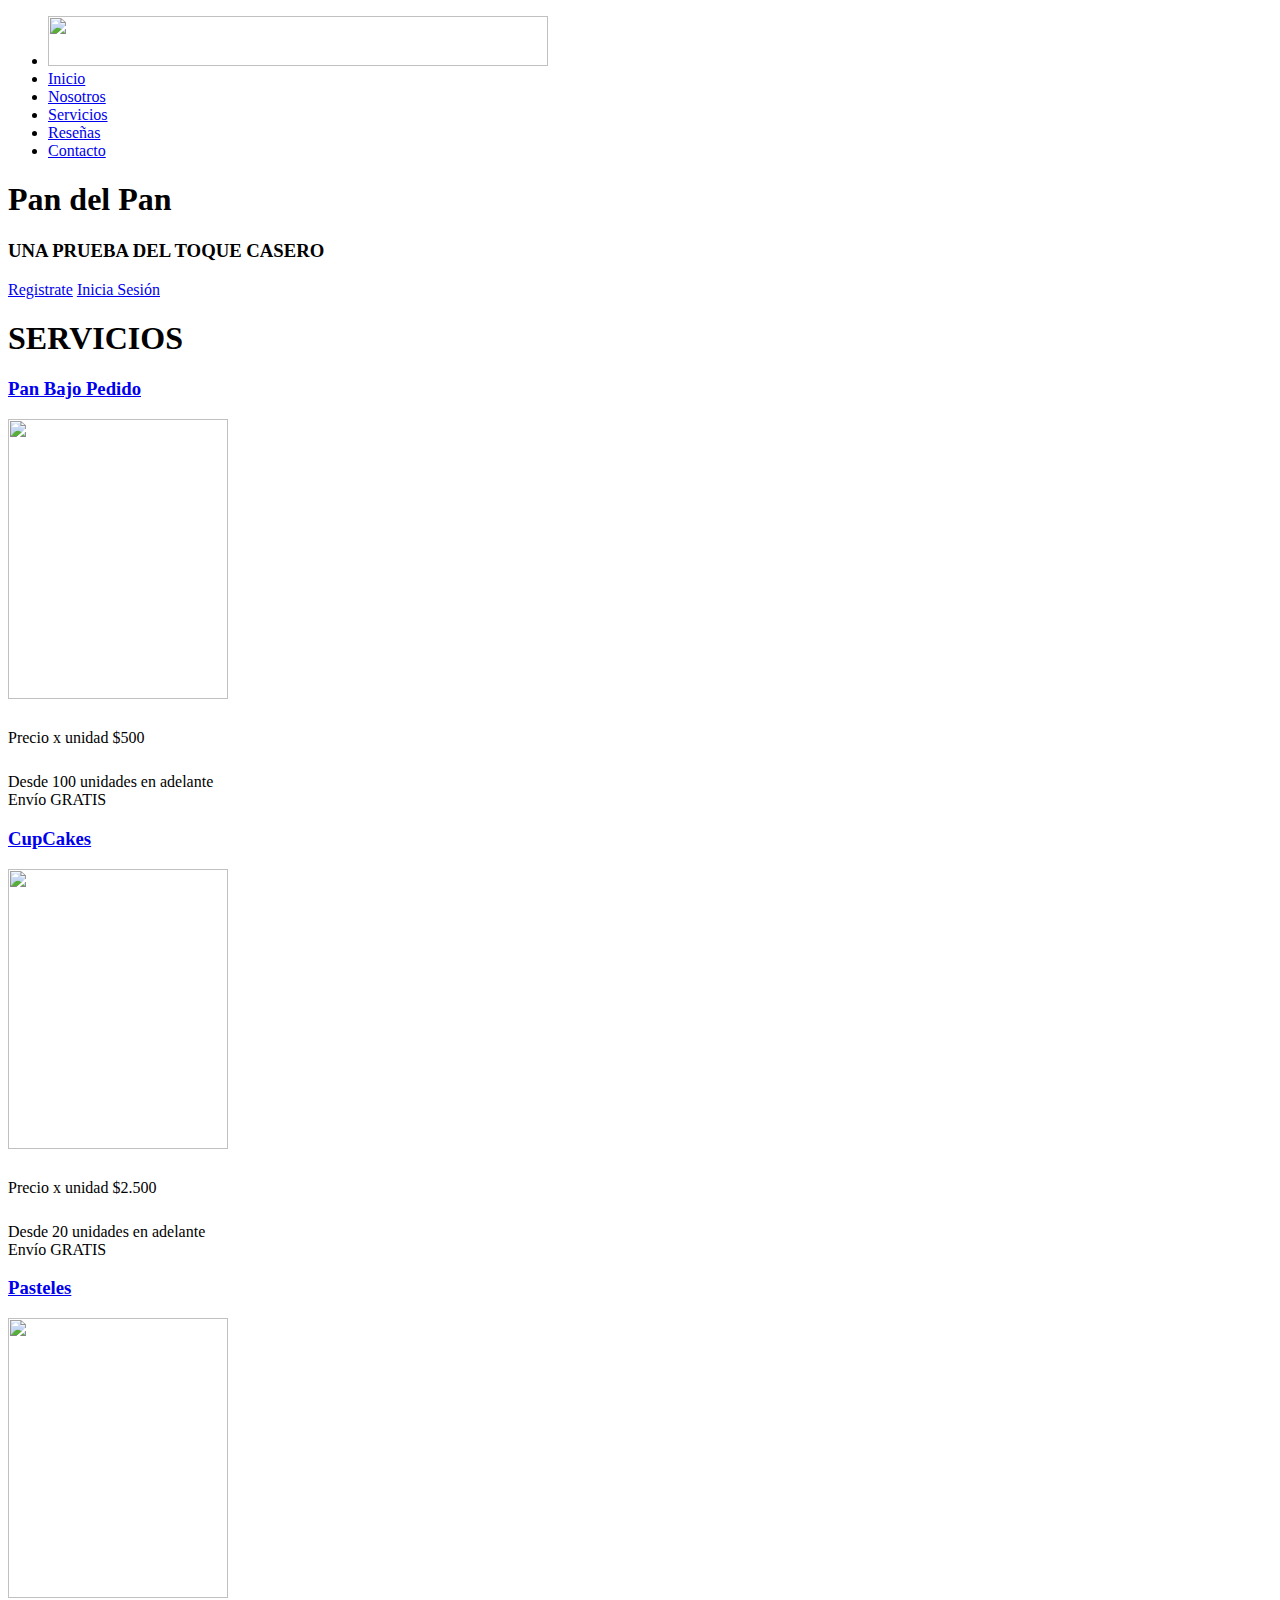
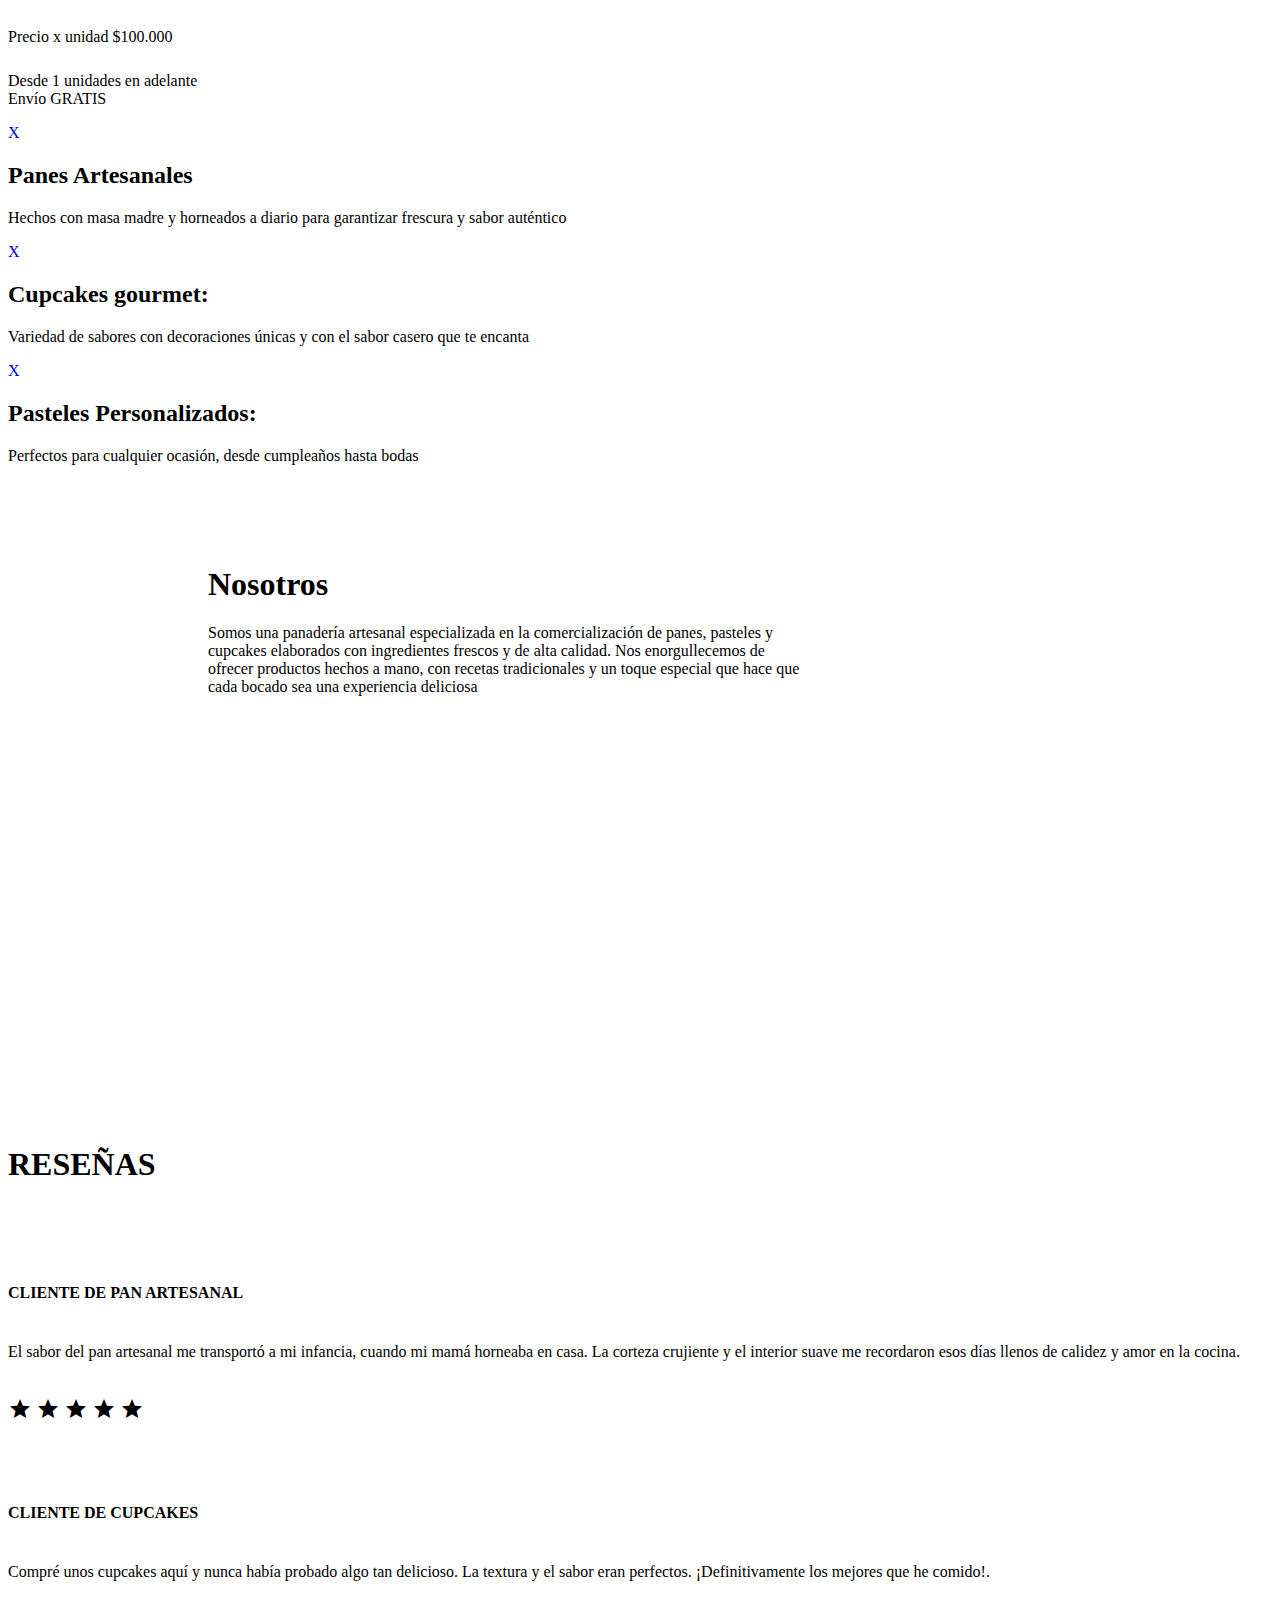
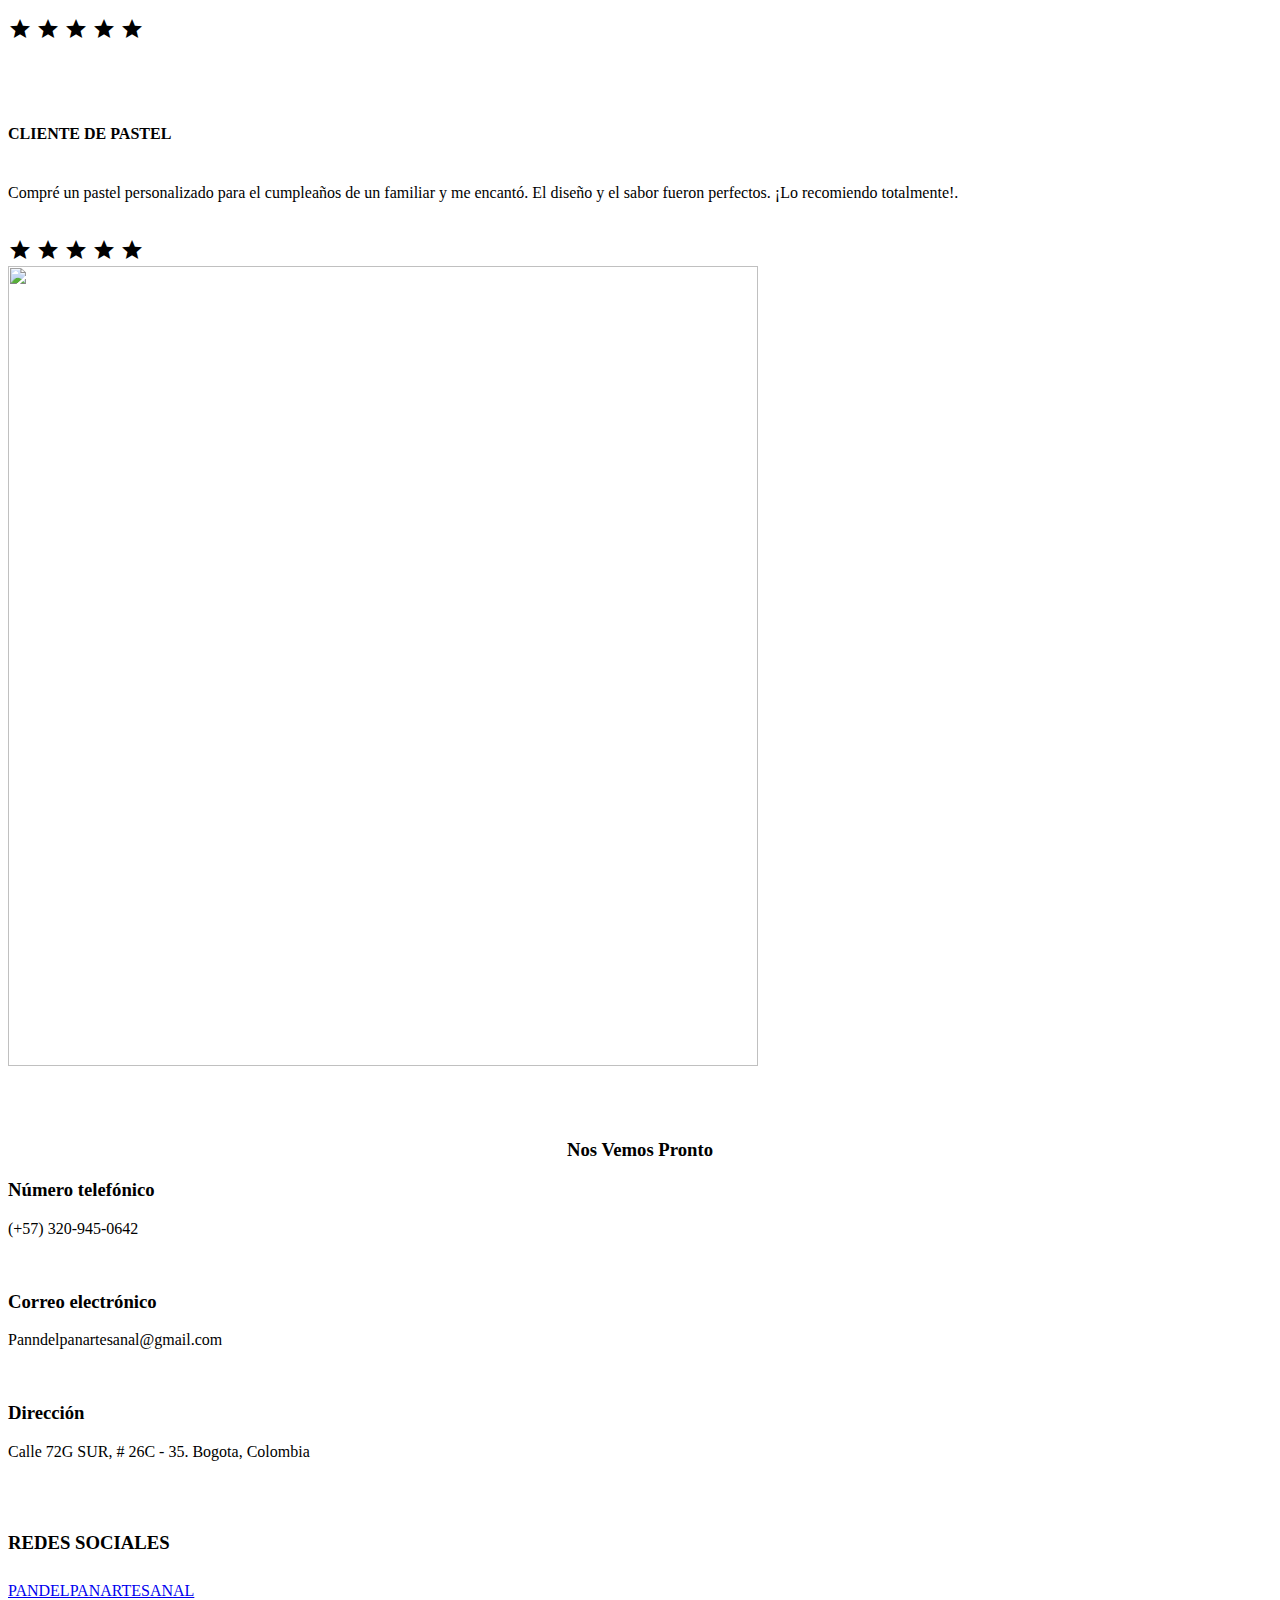
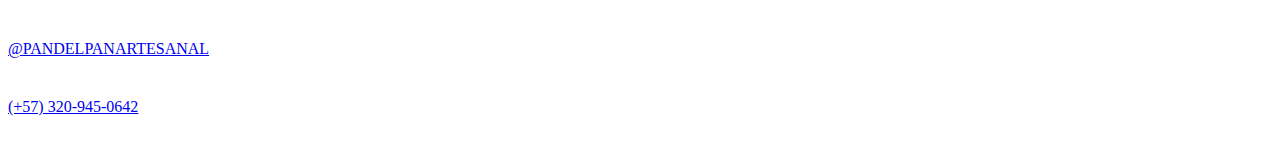
==== index.html @ b60b4870 "pagina registro de usuarios" ====
<!DOCTYPE html>
<html lang="es">

<head>

  <link href="https://fonts.googleapis.com/icon?family=Material+Icons" rel="stylesheet">
  <link rel="preconnect" href="https://fonts.googleapis.com">
  <link rel="preconnect" href="https://fonts.gstatic.com" crossorigin>
  <link href="https://fonts.googleapis.com/css2?family=Cedarville+Cursive&family=Satisfy&display=swap" rel="stylesheet">
  <link rel="stylesheet"
    href="C:\Users\santi\OneDrive\Desktop\proyectofinaljovenescreativos\Pandelpan-project\css\styleindex.css">
  <meta charset="UTF-8">
  <meta name="viewport" content="width=device-width, initial-scale=1.0">
  <title>PanDelPan</title>
</head>

<body>

  <nav>
    <ul>
      <li> <img src="C:\Users\santi\OneDrive\Desktop\proyectofinaljovenescreativos\Pandelpan-project\img\logo.png"
          style="padding-right: 380px;height: 50px;width: 500px;"></li>
      <li><a class="anav" href="#inicio">Inicio</a></li>
      <li><a class="anav" href="#nosotros">Nosotros</a></li>
      <li><a class="anav" href="#servicios">Servicios</a></li>
      <li><a class="anav" href="#resenas">Reseñas</a></li>
      <li><a class="anav" href="#contacto">Contacto</a></li>
    </ul>
  </nav>

  <div id="inicio" class="banner">
    <div class="banner-content">
      <h1 class="satisfy-regular">Pan del Pan</h1>
      <h3>UNA PRUEBA DEL TOQUE CASERO</h3>
      <a href="file:///C:/Users/santi/OneDrive/Desktop/proyectofinaljovenescreativos/Pandelpan-project/registro.html"
        class="btn">Registrate</a>
      <a href="C:\Users\santi\OneDrive\Desktop\proyectofinaljovenescreativos\Pandelpan-project\Iniciosesion.html"
        class="btn">Inicia Sesión</a>
    </div>
  </div>
  <div class="row">
    <h1 id="servicios">SERVICIOS</h1>
    <div class="column">
      <div class="card">
        <a href="#IrVentanaFlotante1">
          <h3>Pan Bajo Pedido</h3>
        </a>
        <img src="C:\Users\santi\OneDrive\Desktop\proyectofinaljovenescreativos\Pandelpan-project\img\panbajopedido.jpg"
          style="width:220px;height:280px;">


        <p style=" padding-top: 10px; padding-bottom: 10px;">Precio x unidad $500</p>

        <p>Desde 100 unidades en adelante <br>Envío GRATIS</p>
      </div>
    </div>

    <div class="column">
      <div class="card">
        <a href="#IrVentanaFlotante2">
          <h3>CupCakes</h3>
        </a>
        <img src="C:\Users\santi\OneDrive\Desktop\proyectofinaljovenescreativos\Pandelpan-project\img\imgcupcakes.jpg"
          style="width:220px;height:280px;">

        <p style=" padding-top: 10px; padding-bottom: 10px;">Precio x unidad $2.500</p>

        <p>Desde 20 unidades en adelante <br>Envío GRATIS</p>
      </div>
    </div>

    <div class="column">
      <div class="card">
        <a href="#IrVentanaFlotante3">
          <h3>Pasteles</h3>
        </a>
        <img src="C:\Users\santi\OneDrive\Desktop\proyectofinaljovenescreativos\Pandelpan-project\img\imgpasteles.jpg"
          style="width:220px;height:280px;">

        <p style=" padding-top: 10px; padding-bottom: 10px;">Precio x unidad $100.000</p>

        <p>Desde 1 unidades en adelante <br>Envío GRATIS</p>
      </div>
    </div>

  </div>
  <div id="IrVentanaFlotante1" class="modal">
    <div class="ventana">
      <a href="#servicios" style='text-decoration:none;'>
        X
      </a>
      <h2>Panes Artesanales</h2>
      <p> Hechos con masa madre y horneados a diario para garantizar frescura y sabor auténtico</p>
    </div>
  </div>

  <div id="IrVentanaFlotante2" class="modal">
    <div class="ventana">
      <a href="#servicios" style='text-decoration:none;'>
        X
      </a>
      <h2>Cupcakes gourmet: </h2>
      <p> Variedad de sabores con decoraciones únicas y con el sabor casero que te encanta</p>
    </div>
  </div>

  <div id="IrVentanaFlotante3" class="modal">
    <div class="ventana">
      <a href="#servicios" style='text-decoration:none;'>
        X
      </a>
      <h2>Pasteles Personalizados:</h2>
      <p> Perfectos para cualquier ocasión, desde cumpleaños hasta bodas</p>
    </div>
  </div>

  <div class="banner-nosotros">
    <div class="banner-content">
      <h1 class="satisfy-regular" style="padding-left: 200px;padding-top: 80px;" id="nosotros">Nosotros</h1>
      <p style="padding-left: 200px;height: 100px;width: 600px;padding-bottom: 400px;">Somos una panadería artesanal
        especializada en la comercialización de panes, pasteles y cupcakes elaborados con ingredientes frescos y de alta
        calidad. Nos enorgullecemos de ofrecer productos hechos a mano, con recetas tradicionales y un toque especial
        que hace que cada bocado sea una experiencia deliciosa</p>

    </div>
  </div>

  <div class="row-resenas">
    <h1 id="resenas">RESEÑAS</h1>
    <div class="column-resenas">
      <div class="card-resena">
        <img src="C:\Users\santi\OneDrive\Desktop\proyectofinaljovenescreativos\Pandelpan-project\img\comillas.png"
          alt="">
        <h4 style="padding-bottom: 20px;padding-top: 40px;">CLIENTE DE PAN ARTESANAL</h4>
        <p style=" padding-right: 30px; padding-bottom: 20px ">El sabor del pan artesanal me transportó a mi infancia,
          cuando mi mamá horneaba en casa. La corteza crujiente
          y el interior suave me recordaron esos días llenos de calidez y amor en la cocina.</p>
        <div class="rating">
          <i class="material-icons">star</i>
          <i class="material-icons">star</i>
          <i class="material-icons">star</i>
          <i class="material-icons">star</i>
          <i class="material-icons">star</i>
        </div>
      </div>
    </div>

    <div class="column-resenas">
      <div class="card-resena">
        <img src="C:\Users\santi\OneDrive\Desktop\proyectofinaljovenescreativos\Pandelpan-project\img\comillas.png"
          alt="">
        <h4 style="padding-bottom: 20px;padding-top: 40px;">CLIENTE DE CUPCAKES</h4>
        <p style=" padding-right: 30px; padding-bottom: 20px ">Compré unos cupcakes aquí y nunca había probado algo tan
          delicioso. La textura y el sabor eran perfectos. ¡Definitivamente los mejores que he comido!.</p>
        <div class="rating">
          <i class="material-icons">star</i>
          <i class="material-icons">star</i>
          <i class="material-icons">star</i>
          <i class="material-icons">star</i>
          <i class="material-icons">star</i>
        </div>
      </div>
    </div>

    <div class="column-resenas">
      <div class="card-resena">
        <img src="C:\Users\santi\OneDrive\Desktop\proyectofinaljovenescreativos\Pandelpan-project\img\comillas.png"
          alt="">
        <h4 style="padding-bottom: 20px;padding-top: 40px;">CLIENTE DE PASTEL </h4>
        <p style=" padding-right: 30px; padding-bottom: 20px ">Compré un pastel personalizado para el cumpleaños de un
          familiar y me encantó. El diseño y el sabor fueron perfectos. ¡Lo recomiendo totalmente!.</p>
        <div class="rating">
          <i class="material-icons">star</i>
          <i class="material-icons">star</i>
          <i class="material-icons">star</i>
          <i class="material-icons">star</i>
          <i class="material-icons">star</i>
        </div>
      </div>
    </div>
  </div>
  <div class="row-contacto">
    <div class="column-contacto">
      <div class="card-contacto">
        <img
          src="C:\Users\santi\OneDrive\Desktop\proyectofinaljovenescreativos\Pandelpan-project\img\imgfinalyredessociales.jpg"
          style="width: 750px;height: 800px;">
      </div>
    </div>
    <div class="column-contacto">
      <div class="card-contacto1">
        <h3 id="contacto" style="text-align: center;padding-top: 50px;" class="satisfy-regular">Nos Vemos Pronto</h3>
        <H3>Número telefónico</H3>
        <p>(+57) 320-945-0642</p><br>
        <H3>Correo electrónico</H3>
        <p>Panndelpanartesanal@gmail.com</p><br>
        <H3>Dirección</H3>
        <p>Calle 72G SUR, # 26C - 35. Bogota, Colombia</p> <br> <br>
        <H3>REDES SOCIALES</H3>
        <div style="display: flex;align-items: center;padding-bottom: 30px;padding-top: 10px;">
          <img
            src="C:\Users\santi\OneDrive\Desktop\proyectofinaljovenescreativos\Pandelpan-project\imgRedes\facebookicon.png"
            alt="">
          <a href="https://www.facebook.com">PANDELPANARTESANAL</a></img>
        </div>
        <div style="display: flex;align-items: center;padding-bottom: 30px;padding-top: 10px;">
          <img
            src="C:\Users\santi\OneDrive\Desktop\proyectofinaljovenescreativos\Pandelpan-project\imgRedes\instagramicon.png"
            alt="">
          <a href="https://www.instagram.com">@PANDELPANARTESANAL</a></img>
        </div>
        <div style="display: flex;align-items: center;padding-bottom: 30px;padding-top: 10px;">
          <img
            src="C:\Users\santi\OneDrive\Desktop\proyectofinaljovenescreativos\Pandelpan-project\imgRedes\whatsappicon.png"
            alt="">
          <a href="https://web.whatsapp.com">(+57) 320-945-0642 </a></img>
        </div>
      </div>
    </div>
  </div>
</body>
</html>
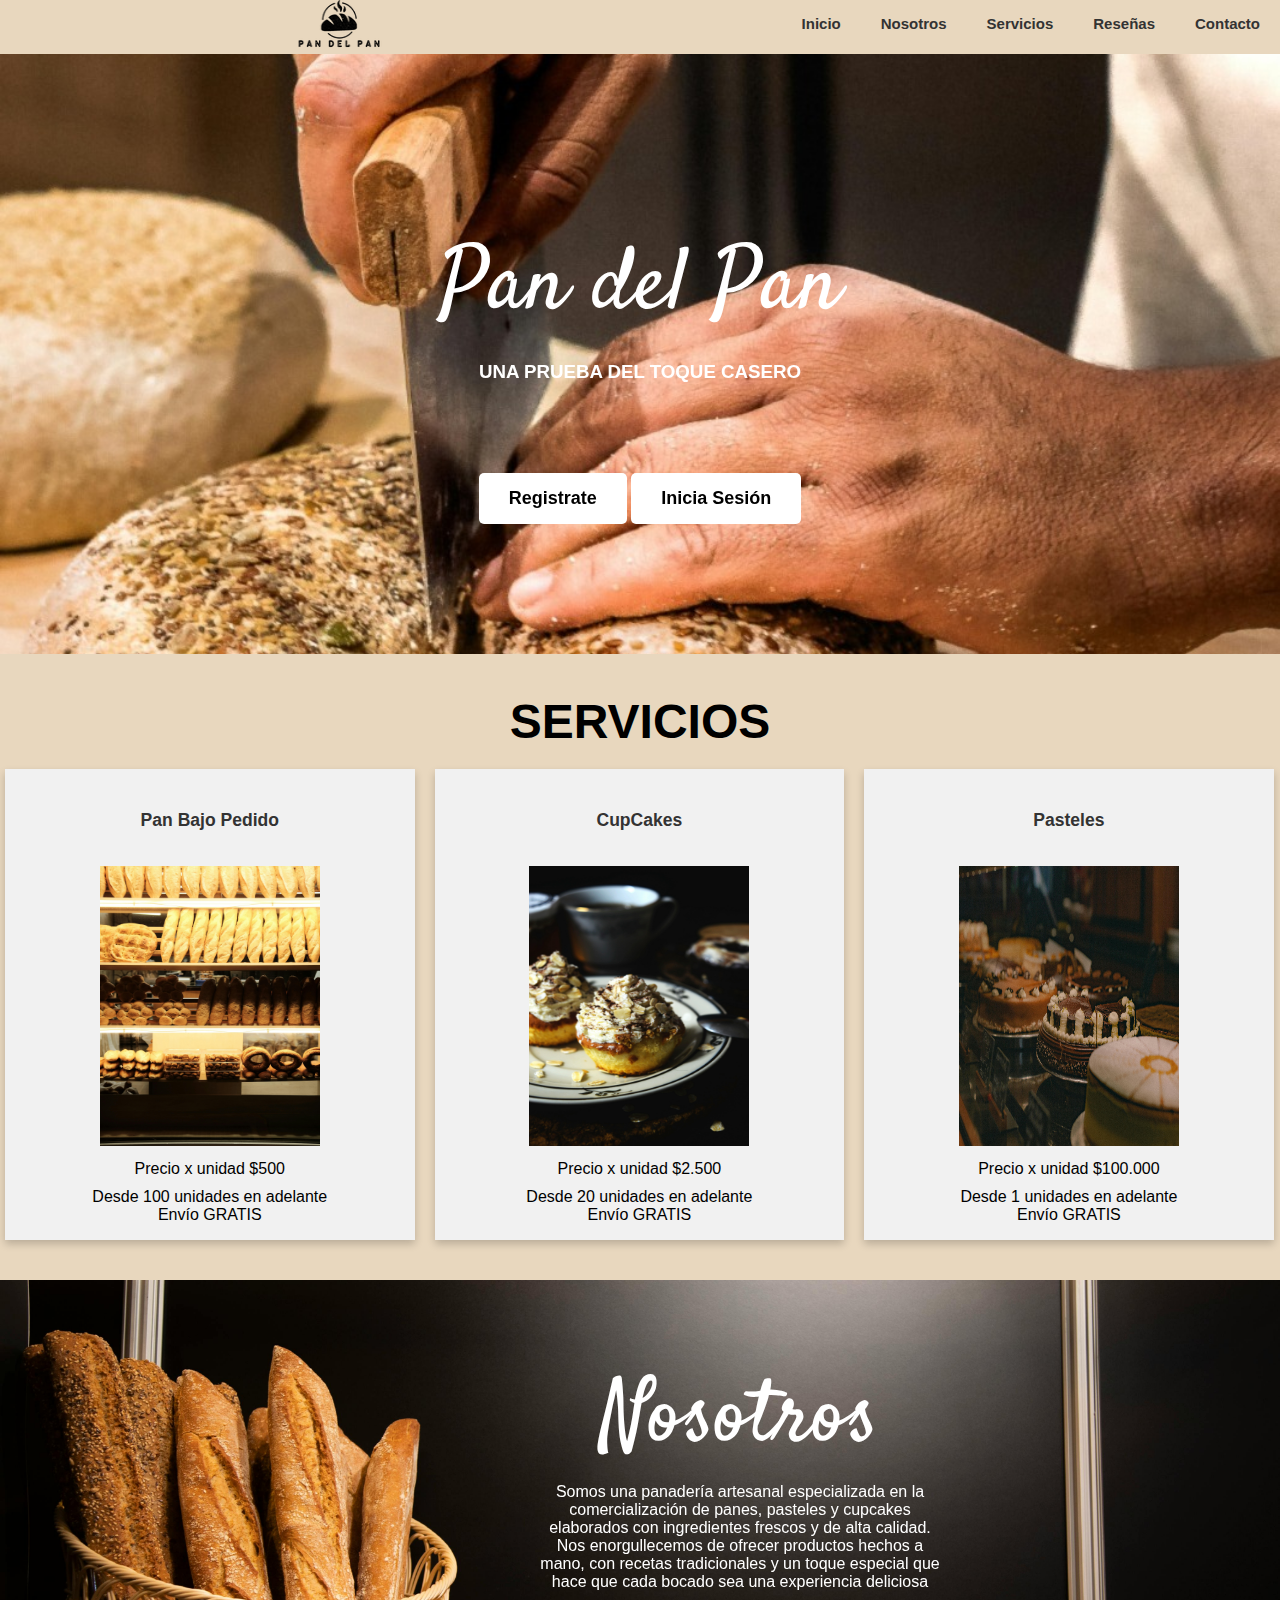
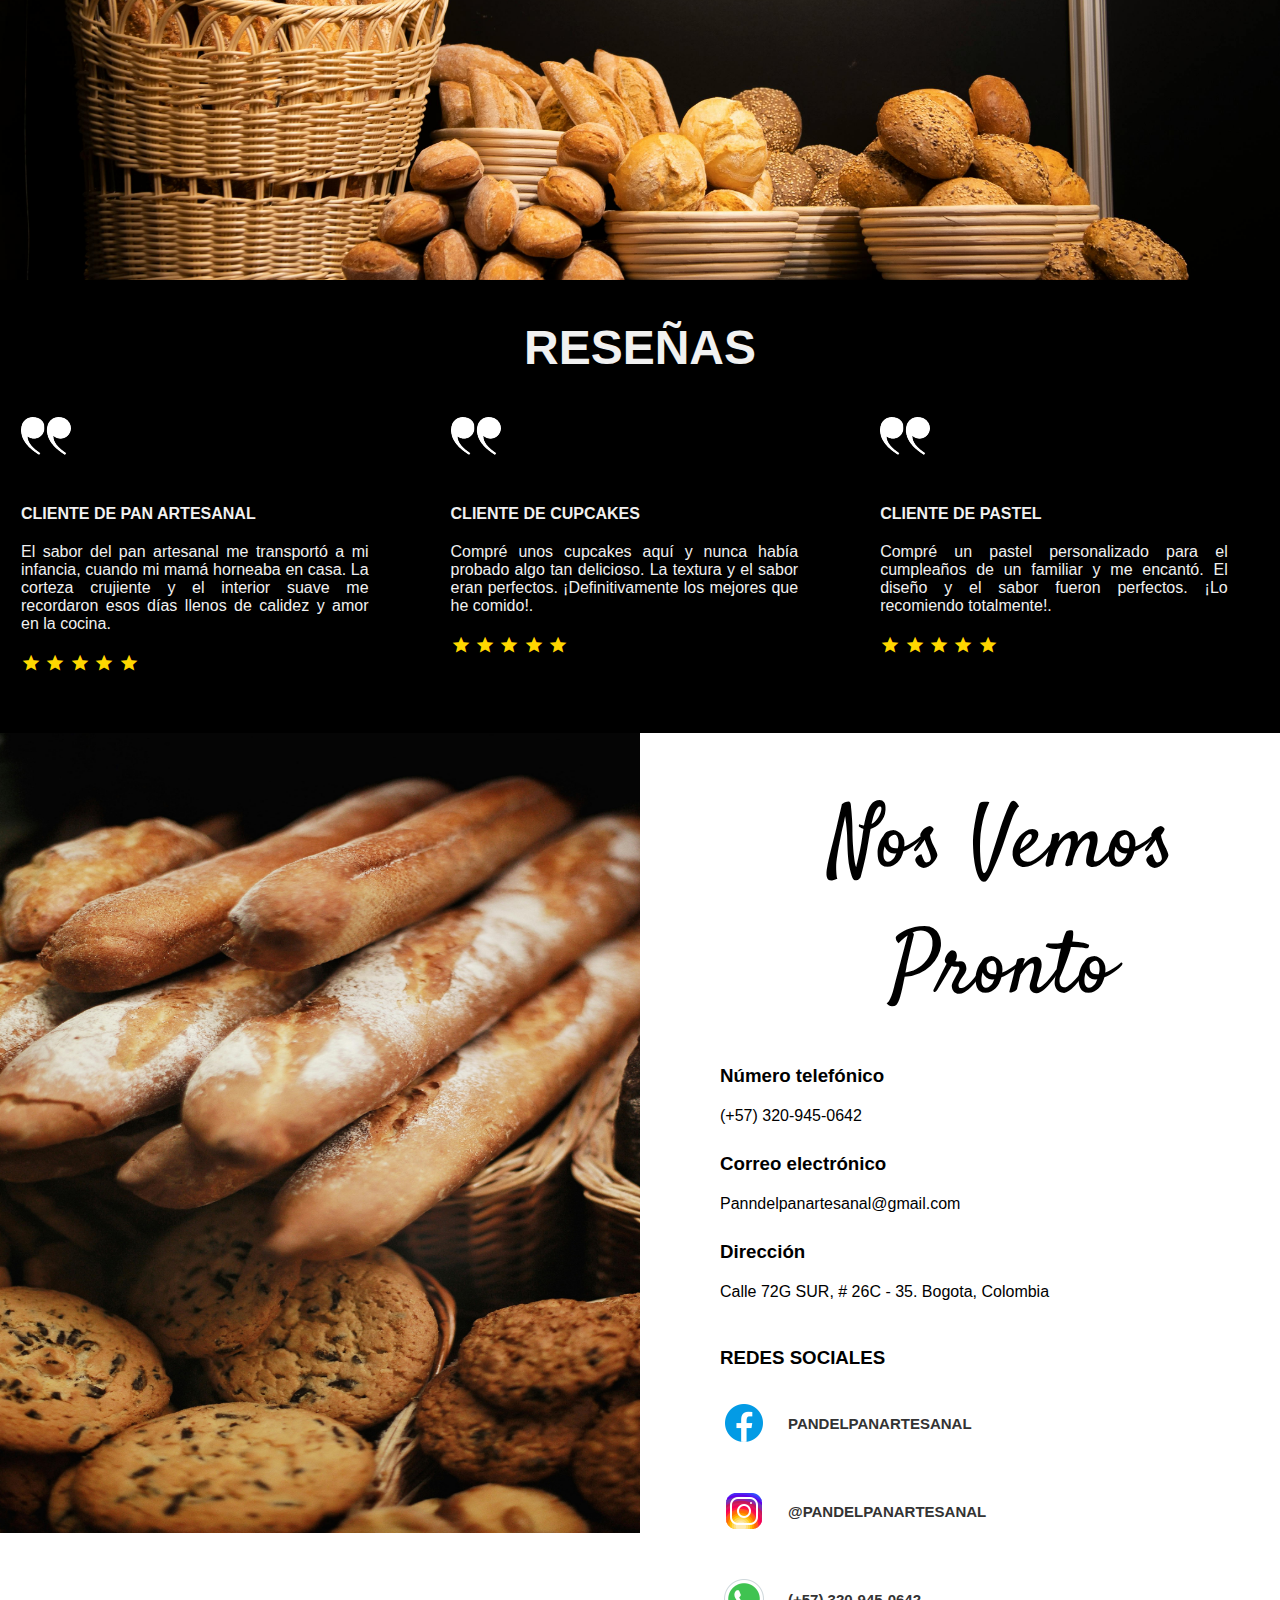
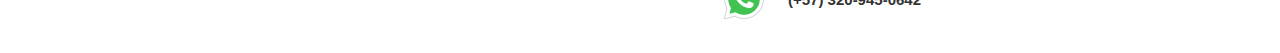
==== commit ef505c43: "ajuste de URL en todos los archivos" ====
--- a/index.html
+++ b/index.html
@@ -7,8 +7,7 @@
   <link rel="preconnect" href="https://fonts.googleapis.com">
   <link rel="preconnect" href="https://fonts.gstatic.com" crossorigin>
   <link href="https://fonts.googleapis.com/css2?family=Cedarville+Cursive&family=Satisfy&display=swap" rel="stylesheet">
-  <link rel="stylesheet"
-    href="C:\Users\santi\OneDrive\Desktop\proyectofinaljovenescreativos\Pandelpan-project\css\styleindex.css">
+  <link rel="stylesheet" href="./css/styleindex.css">
   <meta charset="UTF-8">
   <meta name="viewport" content="width=device-width, initial-scale=1.0">
   <title>PanDelPan</title>
@@ -18,7 +17,7 @@
 
   <nav>
     <ul>
-      <li> <img src="C:\Users\santi\OneDrive\Desktop\proyectofinaljovenescreativos\Pandelpan-project\img\logo.png"
+      <li> <img src="./img/logo.png"
           style="padding-right: 380px;height: 50px;width: 500px;"></li>
       <li><a class="anav" href="#inicio">Inicio</a></li>
       <li><a class="anav" href="#nosotros">Nosotros</a></li>
@@ -32,9 +31,9 @@
     <div class="banner-content">
       <h1 class="satisfy-regular">Pan del Pan</h1>
       <h3>UNA PRUEBA DEL TOQUE CASERO</h3>
-      <a href="file:///C:/Users/santi/OneDrive/Desktop/proyectofinaljovenescreativos/Pandelpan-project/registro.html"
+      <a href="registro.html"
         class="btn">Registrate</a>
-      <a href="C:\Users\santi\OneDrive\Desktop\proyectofinaljovenescreativos\Pandelpan-project\Iniciosesion.html"
+      <a href="Iniciosesion.html"
         class="btn">Inicia Sesión</a>
     </div>
   </div>
@@ -45,7 +44,7 @@
         <a href="#IrVentanaFlotante1">
           <h3>Pan Bajo Pedido</h3>
         </a>
-        <img src="C:\Users\santi\OneDrive\Desktop\proyectofinaljovenescreativos\Pandelpan-project\img\panbajopedido.jpg"
+        <img src="./img/panbajopedido.jpg"
           style="width:220px;height:280px;">
 
 
@@ -60,7 +59,7 @@
         <a href="#IrVentanaFlotante2">
           <h3>CupCakes</h3>
         </a>
-        <img src="C:\Users\santi\OneDrive\Desktop\proyectofinaljovenescreativos\Pandelpan-project\img\imgcupcakes.jpg"
+        <img src="./img/imgcupcakes.jpg"
           style="width:220px;height:280px;">
 
         <p style=" padding-top: 10px; padding-bottom: 10px;">Precio x unidad $2.500</p>
@@ -74,7 +73,7 @@
         <a href="#IrVentanaFlotante3">
           <h3>Pasteles</h3>
         </a>
-        <img src="C:\Users\santi\OneDrive\Desktop\proyectofinaljovenescreativos\Pandelpan-project\img\imgpasteles.jpg"
+        <img src="./img/imgpasteles.jpg"
           style="width:220px;height:280px;">
 
         <p style=" padding-top: 10px; padding-bottom: 10px;">Precio x unidad $100.000</p>
@@ -129,8 +128,7 @@
     <h1 id="resenas">RESEÑAS</h1>
     <div class="column-resenas">
       <div class="card-resena">
-        <img src="C:\Users\santi\OneDrive\Desktop\proyectofinaljovenescreativos\Pandelpan-project\img\comillas.png"
-          alt="">
+        <img src="./img/comillas.png"alt="">
         <h4 style="padding-bottom: 20px;padding-top: 40px;">CLIENTE DE PAN ARTESANAL</h4>
         <p style=" padding-right: 30px; padding-bottom: 20px ">El sabor del pan artesanal me transportó a mi infancia,
           cuando mi mamá horneaba en casa. La corteza crujiente
@@ -147,8 +145,7 @@
 
     <div class="column-resenas">
       <div class="card-resena">
-        <img src="C:\Users\santi\OneDrive\Desktop\proyectofinaljovenescreativos\Pandelpan-project\img\comillas.png"
-          alt="">
+        <img src="./img/comillas.png"alt="">
         <h4 style="padding-bottom: 20px;padding-top: 40px;">CLIENTE DE CUPCAKES</h4>
         <p style=" padding-right: 30px; padding-bottom: 20px ">Compré unos cupcakes aquí y nunca había probado algo tan
           delicioso. La textura y el sabor eran perfectos. ¡Definitivamente los mejores que he comido!.</p>
@@ -164,8 +161,7 @@
 
     <div class="column-resenas">
       <div class="card-resena">
-        <img src="C:\Users\santi\OneDrive\Desktop\proyectofinaljovenescreativos\Pandelpan-project\img\comillas.png"
-          alt="">
+        <img src="./img/comillas.png" alt="">
         <h4 style="padding-bottom: 20px;padding-top: 40px;">CLIENTE DE PASTEL </h4>
         <p style=" padding-right: 30px; padding-bottom: 20px ">Compré un pastel personalizado para el cumpleaños de un
           familiar y me encantó. El diseño y el sabor fueron perfectos. ¡Lo recomiendo totalmente!.</p>
@@ -183,7 +179,7 @@
     <div class="column-contacto">
       <div class="card-contacto">
         <img
-          src="C:\Users\santi\OneDrive\Desktop\proyectofinaljovenescreativos\Pandelpan-project\img\imgfinalyredessociales.jpg"
+          src="./img/imgfinalyredessociales.jpg"
           style="width: 750px;height: 800px;">
       </div>
     </div>
@@ -199,19 +195,19 @@
         <H3>REDES SOCIALES</H3>
         <div style="display: flex;align-items: center;padding-bottom: 30px;padding-top: 10px;">
           <img
-            src="C:\Users\santi\OneDrive\Desktop\proyectofinaljovenescreativos\Pandelpan-project\imgRedes\facebookicon.png"
+            src="./imgRedes/facebookicon.png"
             alt="">
           <a href="https://www.facebook.com">PANDELPANARTESANAL</a></img>
         </div>
         <div style="display: flex;align-items: center;padding-bottom: 30px;padding-top: 10px;">
           <img
-            src="C:\Users\santi\OneDrive\Desktop\proyectofinaljovenescreativos\Pandelpan-project\imgRedes\instagramicon.png"
+            src="./imgRedes/instagramicon.png"
             alt="">
           <a href="https://www.instagram.com">@PANDELPANARTESANAL</a></img>
         </div>
         <div style="display: flex;align-items: center;padding-bottom: 30px;padding-top: 10px;">
           <img
-            src="C:\Users\santi\OneDrive\Desktop\proyectofinaljovenescreativos\Pandelpan-project\imgRedes\whatsappicon.png"
+            src="./imgRedes/whatsappicon.png"
             alt="">
           <a href="https://web.whatsapp.com">(+57) 320-945-0642 </a></img>
         </div>
--- a/css/styleindex.css
+++ b/css/styleindex.css
@@ -0,0 +1,304 @@
+* {
+    margin: 0;
+    padding: 0;
+    box-sizing: border-box;
+}
+
+body {
+    font-family: sans-serif;
+}
+
+.banner {
+    height: 600px;
+    background-image: url('../img/Imagenbanner.jpg');
+    background-size: cover;
+    background-position: center;
+    display: flex;
+    justify-content: center;
+    align-items: center;
+    color: white;
+    text-align: center;
+    position: relative;
+}
+
+.banner::before {
+    content: '';
+    position: absolute;
+    top: 0;
+    left: 0;
+    width: 100%;
+    height: 100%;
+    background: rgba(0, 0, 0, 0);
+    z-index: 1;
+}
+
+.banner-content {
+    z-index: 2;
+    position: relative;
+    down: 45px;
+
+}
+
+h1 {
+    font-size: 48px;
+    margin-bottom: 20px;
+    padding-top: 40px;
+    text-align: center;
+}
+
+h3 {
+    padding-top: 10px;
+    padding-bottom: 20px;
+}
+
+.btn {
+    display: inline-block;
+    padding: 15px 30px;
+    background-color: #ffffff;
+    color: rgb(0, 0, 0);
+    text-decoration: none;
+    font-size: 18px;
+    border-radius: 5px;
+    transition: background-color 0.3s ease;
+    margin-top: 70px;
+
+}
+
+.btn:hover {
+    background-color: #ffb650;
+}
+
+
+nav {
+    background-color: #e8d7be;
+    box-shadow: 0 2px 5px rgba(0, 0, 0, 0.1);
+}
+
+ul {
+    list-style-type: none;
+    padding: 0;
+    margin: 0;
+    display: flex;
+    justify-content: right;
+}
+
+li {
+    margin: 0 0px;
+}
+
+a {
+    text-decoration: none;
+    color: #333;
+    font-size: 15px;
+    font-weight: bold;
+    padding: 15px 20px;
+    display: block;
+    transition: color 0.3s ease;
+}
+
+.anav {
+    text-decoration: none;
+    color: #333;
+    font-size: 15px;
+    font-weight: bold;
+    padding: 15px 20px;
+    display: block;
+    transition: color 0.3s ease;
+}
+
+.anav:hover {
+    color: #6d4820;
+}
+
+
+a:hover {
+    color: #6d4820;
+}
+
+.satisfy-regular {
+    font-family: "Satisfy", cursive;
+    font-weight: 400;
+    font-style: normal;
+    font-size: 88px;
+    margin-bottom: 0px;
+}
+
+/*css de las targetas */
+.column {
+    float: left;
+    width: 33.3%;
+    padding: 0 10px;
+}
+
+
+.row {
+    margin: 0 -5px;
+    padding-bottom: 40px;
+    background-color: #e8d7be;
+}
+
+
+.row:after {
+    content: "";
+    display: table;
+    clear: both;
+}
+
+
+@media screen and (max-width: 600px) {
+    .column {
+        width: 100%;
+        display: block;
+        margin-bottom: 20px;
+    }
+}
+
+
+.card {
+    box-shadow: 0 4px 8px 0 rgba(0, 0, 0, 0.2);
+    padding: 16px;
+    text-align: center;
+    background-color: #f1f1f1;
+}
+
+/*css de la alerta*/
+
+.ventana {
+    background-color: rgb(226, 140, 47);
+    width: 300px;
+    padding: 10px 20px;
+    margin: 40% auto;
+    position: relative;
+}
+
+.modal {
+    background-color: rgba(0, 0, 0, 0);
+    position: fixed;
+    top: -250px;
+    right: 0;
+    bottom: 0;
+    left: 0;
+    opacity: 0;
+    pointer-events: none;
+    transition: all 1s;
+}
+
+#IrVentanaFlotante1:target {
+    opacity: 1;
+    pointer-events: auto;
+
+}
+
+#IrVentanaFlotante2:target {
+    opacity: 1;
+    pointer-events: auto;
+}
+
+#IrVentanaFlotante3:target {
+    opacity: 1;
+    pointer-events: auto;
+}
+
+/*css de seccion nosotros*/
+
+.banner-nosotros {
+    height: 600px;
+    background-image: url('../img/imgcompletanosotros.jpg');
+    background-size: cover;
+    background-position: center;
+    display: flex;
+    justify-content: center;
+    align-items: center;
+    color: white;
+    text-align: center;
+    position: relative;
+}
+
+/*CSS DEL COLOR DE LAS ESTRELLAS*/
+.rating i {
+    font-size: 20px;
+    color: gold;
+}
+
+/*css tarjeta reseñas*/
+
+.card-resena {
+    padding: 16px;
+    text-align: justify;
+    color: #f1f1f1;
+    background-color: #000000;
+}
+
+.row-resenas {
+    margin: 0 -5px;
+    padding-bottom: 40px;
+    color: #f1f1f1;
+    background-color: #000000;
+}
+
+.column-resenas {
+    float: left;
+    width: 33.3%;
+    padding: 0 10px;
+    background-color: #000000;
+}
+
+.row-resenas:after {
+    content: "";
+    display: table;
+    clear: both;
+}
+
+
+@media screen and (max-width: 400px) {
+    .column-resenas {
+        width: 100%;
+        display: block;
+        margin-bottom: 20px;
+    }
+}
+
+/*css de contactanos*/
+
+.card-contacto {
+    text-align: justify;
+    color: #000000;
+
+
+}
+
+.row-contacto {
+    margin: 0 -5px;
+    color: #f1f1f1;
+    background-color: #ffffff;
+}
+
+.row-contacto:after {
+    content: "";
+    display: table;
+    clear: both;
+}
+
+.column-contacto {
+    float: left;
+    width: 50%;
+    padding-left: 0px;
+    background-color: #ffffff;
+}
+
+
+@media screen and (max-width: 400px) {
+    .column-contacto {
+        width: 100%;
+        display: block;
+        margin-bottom: 10px;
+
+    }
+}
+
+.card-contacto1 {
+    text-align: justify;
+    color: #000000;
+    padding-left: 80px;
+
+}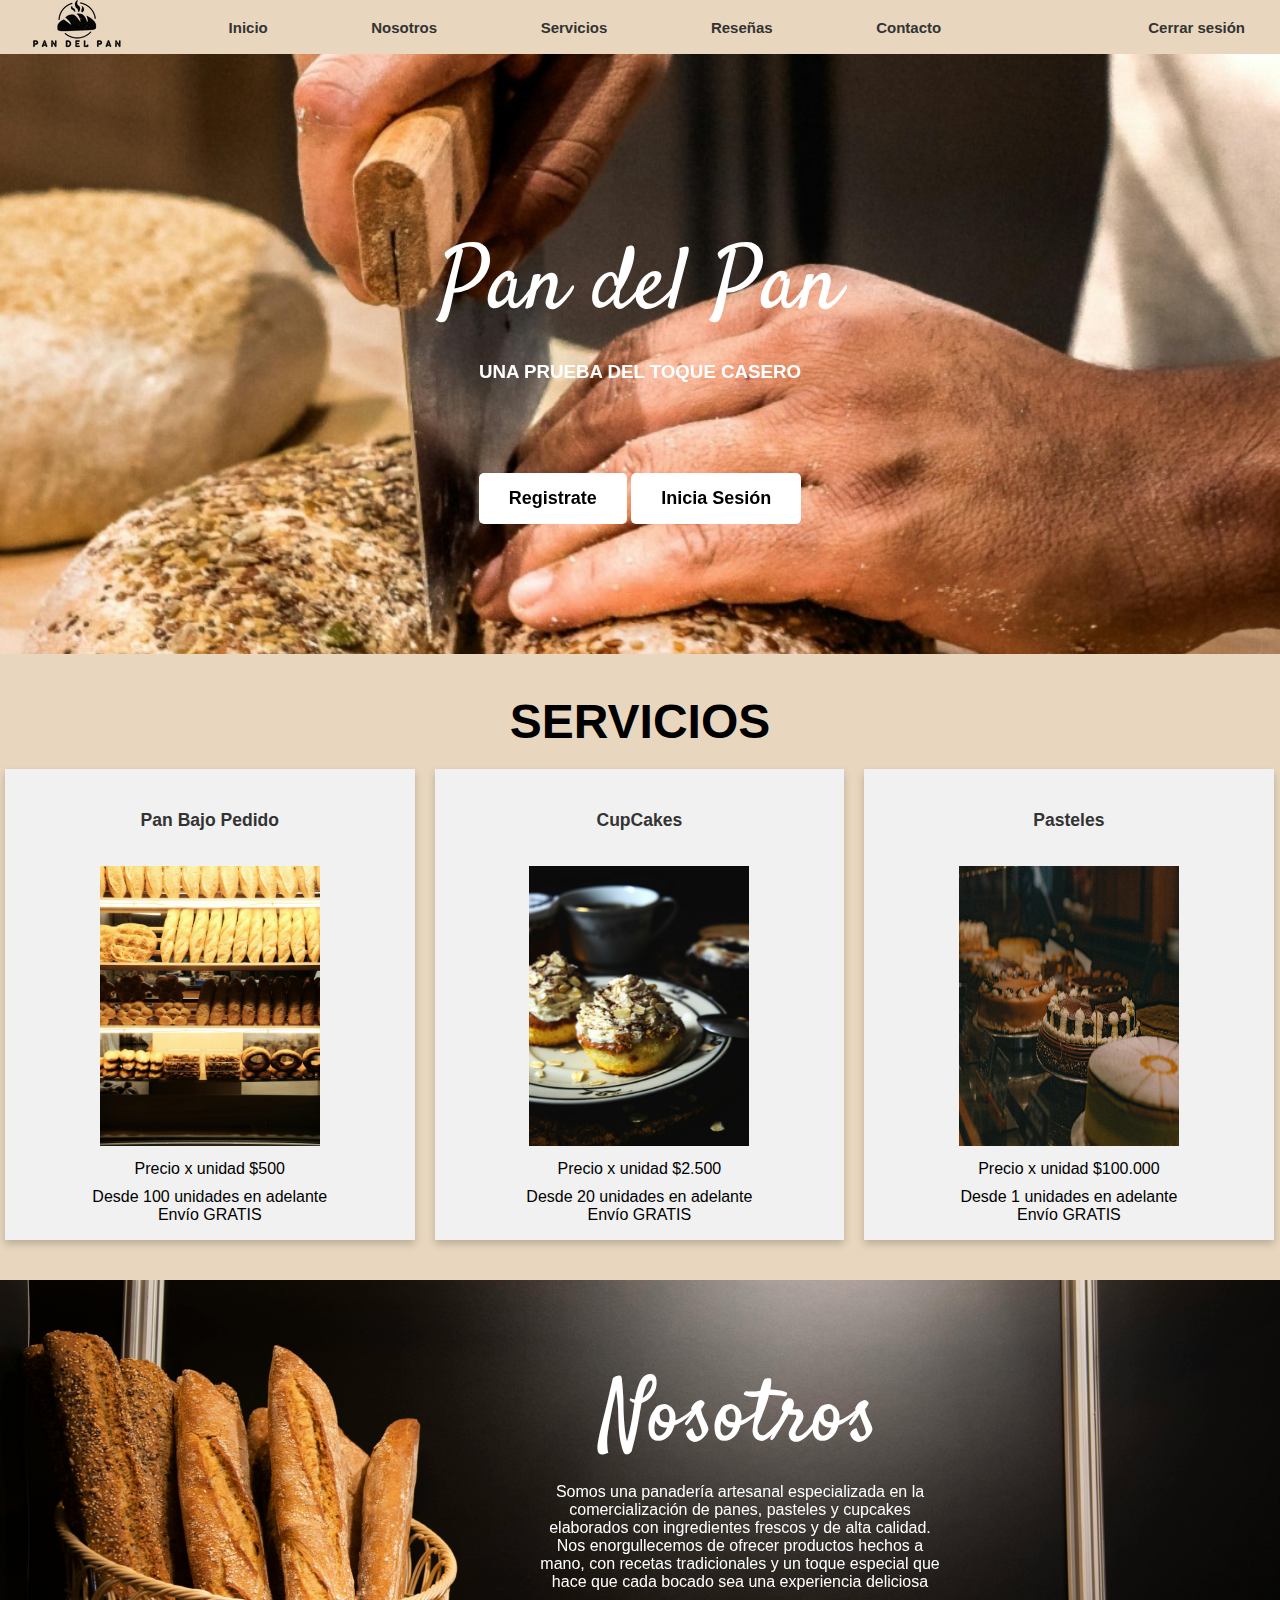
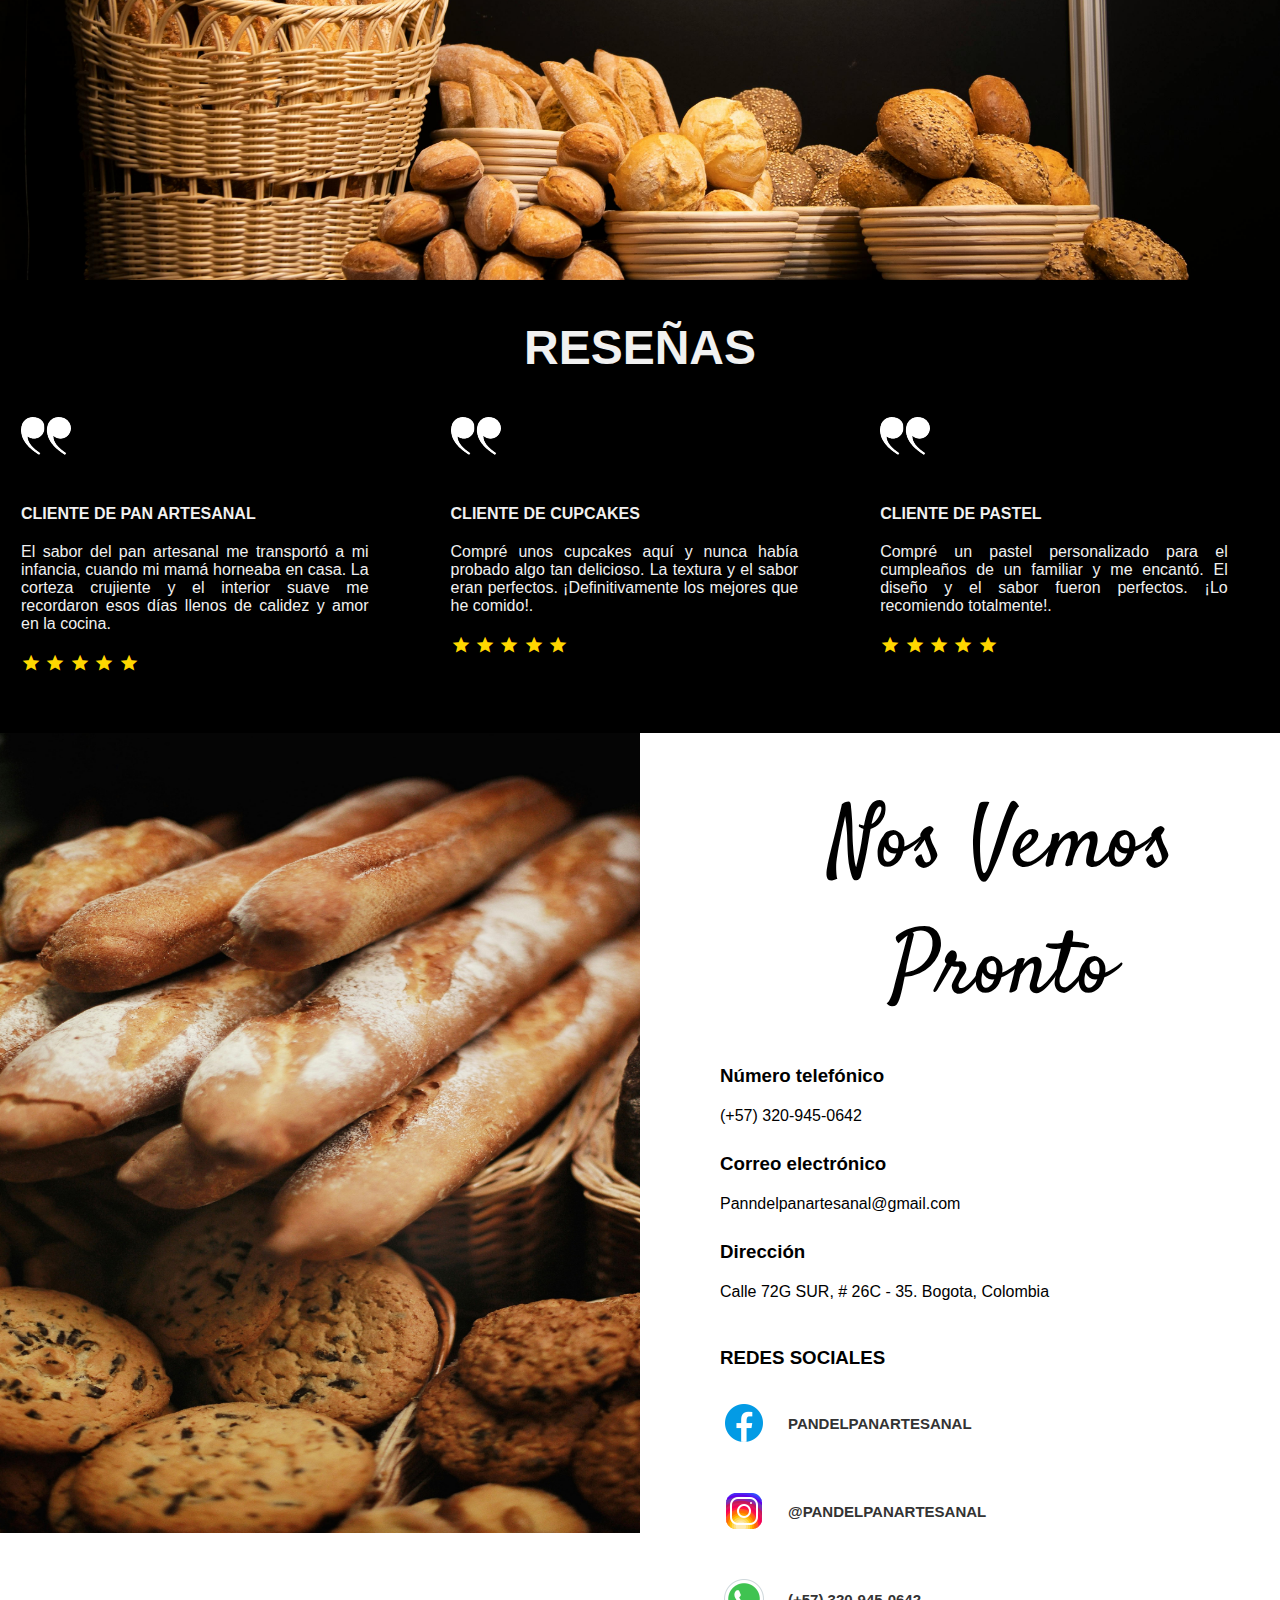
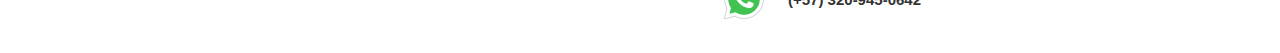
==== commit e1e0ab6b: "nombre usuario apartado menu" ====
--- a/index.html
+++ b/index.html
@@ -17,13 +17,16 @@
 
   <nav>
     <ul>
-      <li> <img src="./img/logo.png"
-          style="padding-right: 380px;height: 50px;width: 500px;"></li>
+      <li> 
+        <img src="./img/logo.png"
+        style="height: auto;width: auto;"></li>
       <li><a class="anav" href="#inicio">Inicio</a></li>
       <li><a class="anav" href="#nosotros">Nosotros</a></li>
       <li><a class="anav" href="#servicios">Servicios</a></li>
       <li><a class="anav" href="#resenas">Reseñas</a></li>
       <li><a class="anav" href="#contacto">Contacto</a></li>
+      <li><a id="nombreUsuario"></a></li>
+      <li><a href="#" id="logoutLink">Cerrar sesión</a></li>
     </ul>
   </nav>
 
@@ -214,5 +217,13 @@
       </div>
     </div>
   </div>
+
+<script>
+  // Obtener el valor de localStorage
+  const receivedValue = localStorage.getItem('nombreUser');
+
+  // Mostrar el valor en el span
+  document.getElementById("nombreUsuario").textContent = receivedValue;
+</script>
 </body>
 </html>--- a/css/styleindex.css
+++ b/css/styleindex.css
@@ -76,14 +76,20 @@
 
 ul {
     list-style-type: none;
+    margin: 0;
     padding: 0;
-    margin: 0;
     display: flex;
-    justify-content: right;
-}
-
-li {
-    margin: 0 0px;
+    justify-content: space-between;
+    align-items: center;
+}
+
+ul li {
+    margin: 0 15px; /* Espacio entre elementos */
+}
+
+ul li img {
+    height: 50px; /* Ajusta el tamaño del logo */
+    width: auto;
 }
 
 a {
@@ -113,6 +119,21 @@
 
 a:hover {
     color: #6d4820;
+}
+
+@media screen and (max-width: 400px) {
+    ul {
+        flex-direction: column;
+        align-items: center;
+    }
+
+    ul li {
+        margin: 10px 0;
+    }
+
+    ul li img {
+        margin-bottom: 10px;
+    }
 }
 
 .satisfy-regular {
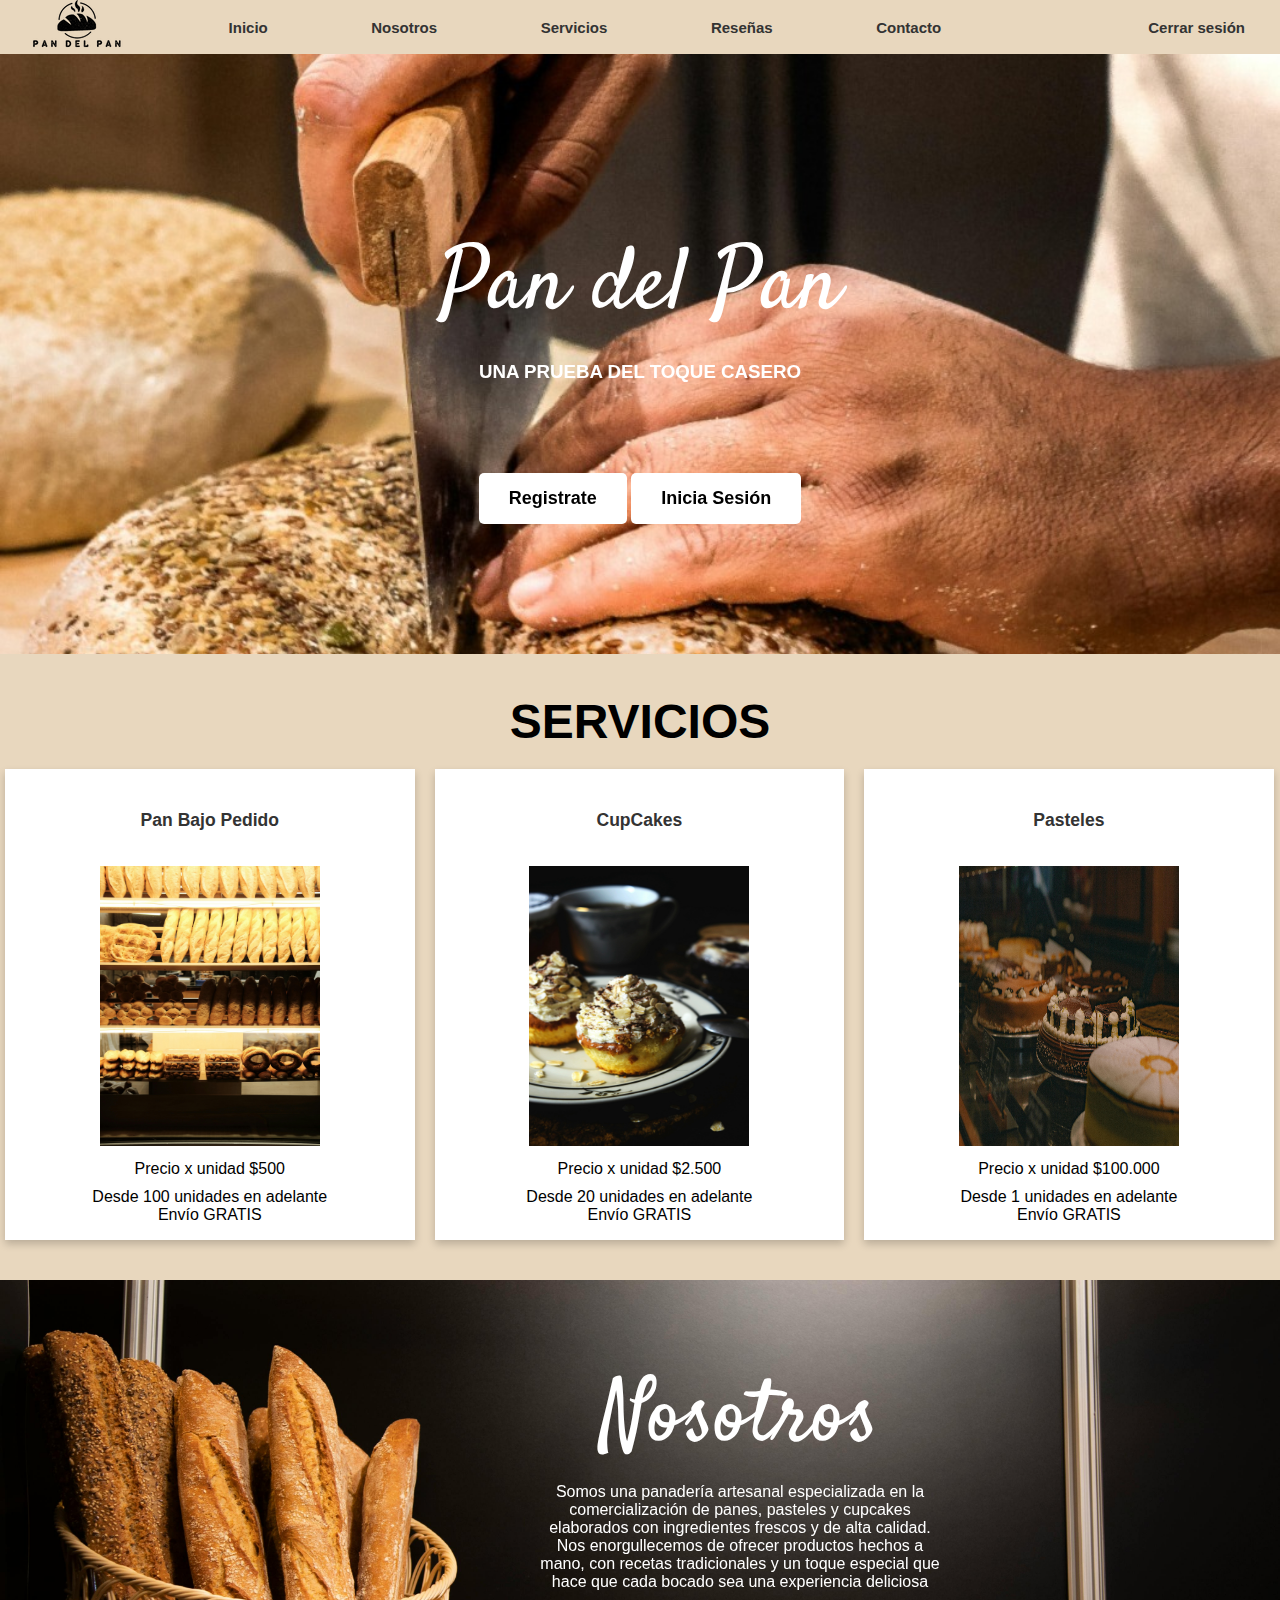
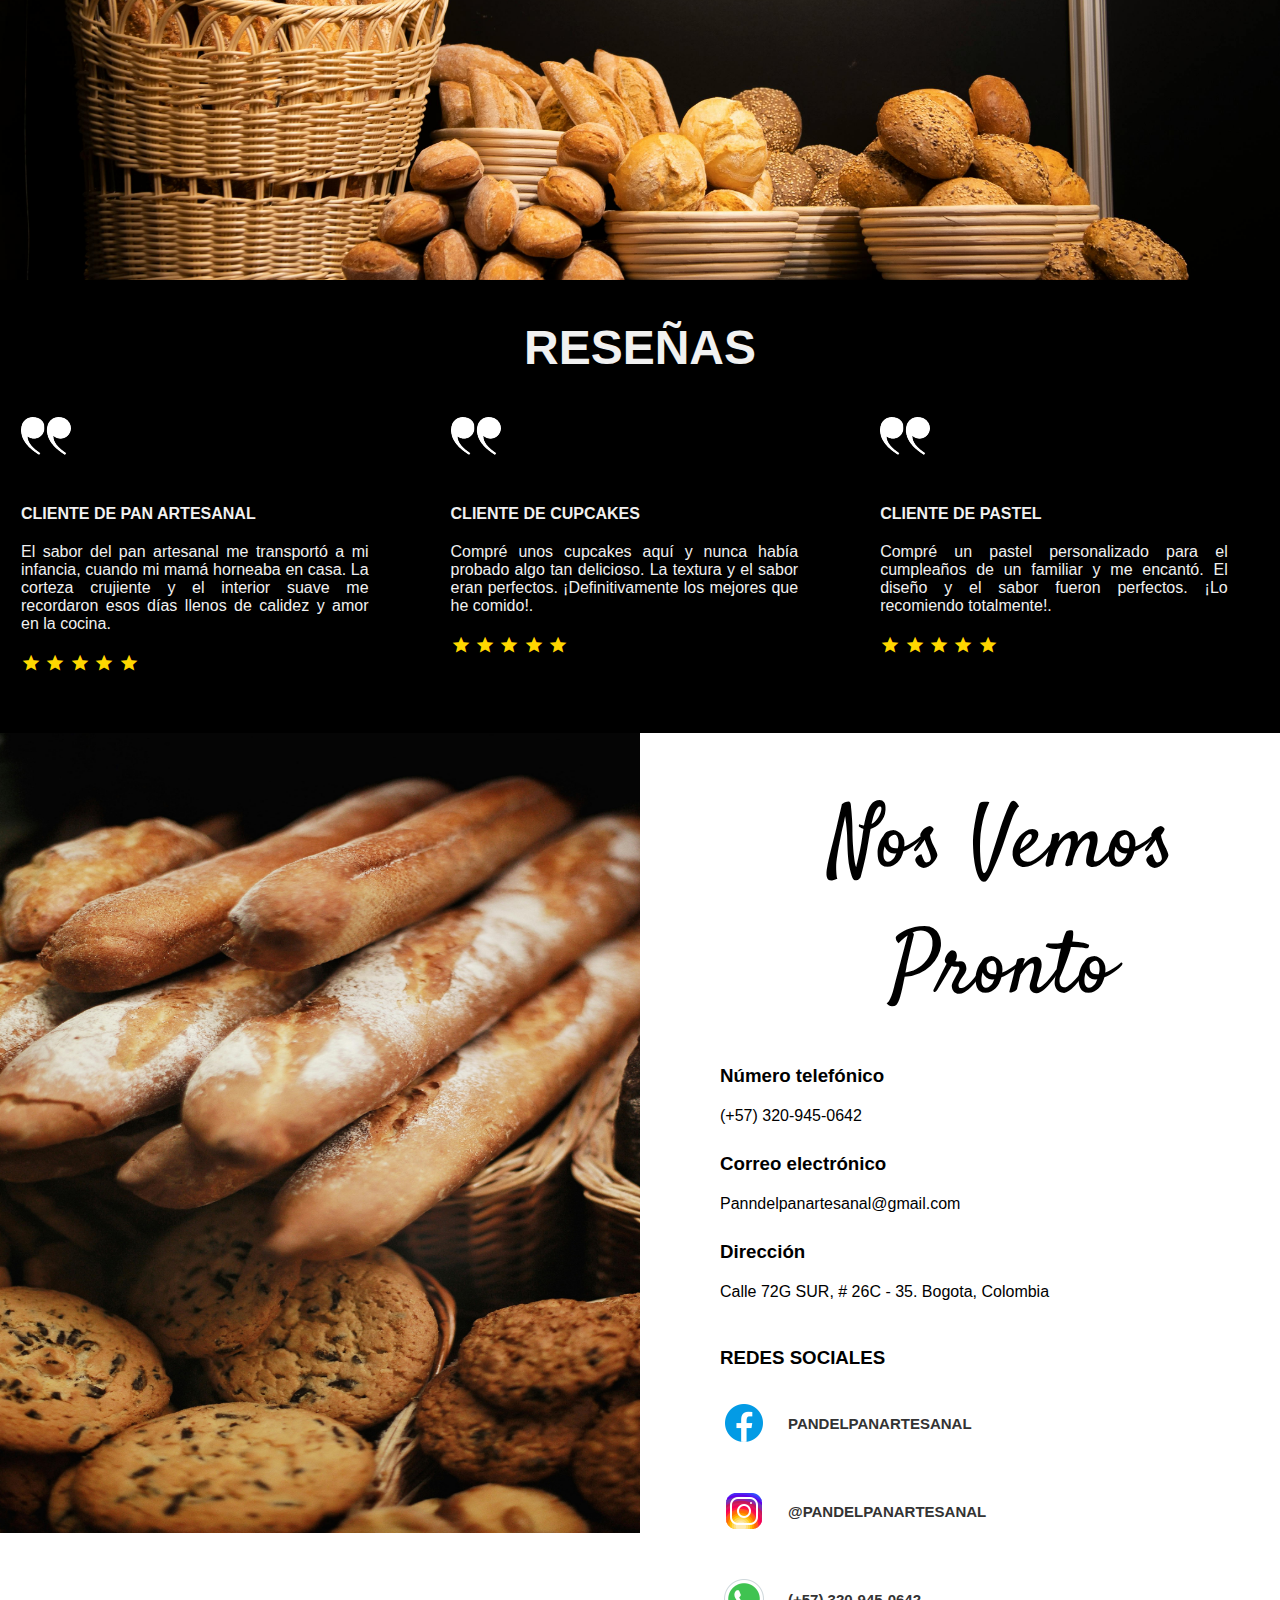
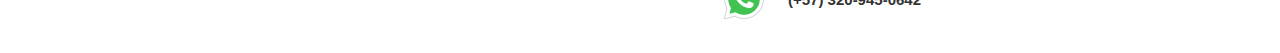
==== commit ae204f2f: "termine de configurar la accion de cerrar sesión" ====
--- a/index.html
+++ b/index.html
@@ -17,16 +17,16 @@
 
   <nav>
     <ul>
-      <li> 
-        <img src="./img/logo.png"
-        style="height: auto;width: auto;"></li>
+      <li>
+        <img src="./img/logo.png" class="logomenu">
+      </li>
       <li><a class="anav" href="#inicio">Inicio</a></li>
       <li><a class="anav" href="#nosotros">Nosotros</a></li>
       <li><a class="anav" href="#servicios">Servicios</a></li>
       <li><a class="anav" href="#resenas">Reseñas</a></li>
       <li><a class="anav" href="#contacto">Contacto</a></li>
-      <li><a id="nombreUsuario"></a></li>
-      <li><a href="#" id="logoutLink">Cerrar sesión</a></li>
+      <li><a id="nombreUsuario" style="display: none;"></a></li>
+      <li><a href="#" id="logout-link" style="display: none;">Cerrar sesión</a></li>
     </ul>
   </nav>
 
@@ -34,10 +34,8 @@
     <div class="banner-content">
       <h1 class="satisfy-regular">Pan del Pan</h1>
       <h3>UNA PRUEBA DEL TOQUE CASERO</h3>
-      <a href="registro.html"
-        class="btn">Registrate</a>
-      <a href="Iniciosesion.html"
-        class="btn">Inicia Sesión</a>
+      <a href="registro.html" class="btn">Registrate</a>
+      <a href="Iniciosesion.html" class="btn">Inicia Sesión</a>
     </div>
   </div>
   <div class="row">
@@ -47,8 +45,7 @@
         <a href="#IrVentanaFlotante1">
           <h3>Pan Bajo Pedido</h3>
         </a>
-        <img src="./img/panbajopedido.jpg"
-          style="width:220px;height:280px;">
+        <img src="./img/panbajopedido.jpg" class="panbajopedido">
 
 
         <p style=" padding-top: 10px; padding-bottom: 10px;">Precio x unidad $500</p>
@@ -62,8 +59,7 @@
         <a href="#IrVentanaFlotante2">
           <h3>CupCakes</h3>
         </a>
-        <img src="./img/imgcupcakes.jpg"
-          style="width:220px;height:280px;">
+        <img src="./img/imgcupcakes.jpg" style="width:220px;height:280px;">
 
         <p style=" padding-top: 10px; padding-bottom: 10px;">Precio x unidad $2.500</p>
 
@@ -76,8 +72,7 @@
         <a href="#IrVentanaFlotante3">
           <h3>Pasteles</h3>
         </a>
-        <img src="./img/imgpasteles.jpg"
-          style="width:220px;height:280px;">
+        <img src="./img/imgpasteles.jpg" style="width:220px;height:280px;">
 
         <p style=" padding-top: 10px; padding-bottom: 10px;">Precio x unidad $100.000</p>
 
@@ -131,7 +126,7 @@
     <h1 id="resenas">RESEÑAS</h1>
     <div class="column-resenas">
       <div class="card-resena">
-        <img src="./img/comillas.png"alt="">
+        <img src="./img/comillas.png" alt="">
         <h4 style="padding-bottom: 20px;padding-top: 40px;">CLIENTE DE PAN ARTESANAL</h4>
         <p style=" padding-right: 30px; padding-bottom: 20px ">El sabor del pan artesanal me transportó a mi infancia,
           cuando mi mamá horneaba en casa. La corteza crujiente
@@ -148,7 +143,7 @@
 
     <div class="column-resenas">
       <div class="card-resena">
-        <img src="./img/comillas.png"alt="">
+        <img src="./img/comillas.png" alt="">
         <h4 style="padding-bottom: 20px;padding-top: 40px;">CLIENTE DE CUPCAKES</h4>
         <p style=" padding-right: 30px; padding-bottom: 20px ">Compré unos cupcakes aquí y nunca había probado algo tan
           delicioso. La textura y el sabor eran perfectos. ¡Definitivamente los mejores que he comido!.</p>
@@ -181,9 +176,7 @@
   <div class="row-contacto">
     <div class="column-contacto">
       <div class="card-contacto">
-        <img
-          src="./img/imgfinalyredessociales.jpg"
-          style="width: 750px;height: 800px;">
+        <img src="./img/imgfinalyredessociales.jpg" style="width: 750px;height: 800px;">
       </div>
     </div>
     <div class="column-contacto">
@@ -197,33 +190,43 @@
         <p>Calle 72G SUR, # 26C - 35. Bogota, Colombia</p> <br> <br>
         <H3>REDES SOCIALES</H3>
         <div style="display: flex;align-items: center;padding-bottom: 30px;padding-top: 10px;">
-          <img
-            src="./imgRedes/facebookicon.png"
-            alt="">
+          <img src="./imgRedes/facebookicon.png" alt="">
           <a href="https://www.facebook.com">PANDELPANARTESANAL</a></img>
         </div>
         <div style="display: flex;align-items: center;padding-bottom: 30px;padding-top: 10px;">
-          <img
-            src="./imgRedes/instagramicon.png"
-            alt="">
+          <img src="./imgRedes/instagramicon.png" alt="">
           <a href="https://www.instagram.com">@PANDELPANARTESANAL</a></img>
         </div>
         <div style="display: flex;align-items: center;padding-bottom: 30px;padding-top: 10px;">
-          <img
-            src="./imgRedes/whatsappicon.png"
-            alt="">
+          <img src="./imgRedes/whatsappicon.png" alt="">
           <a href="https://web.whatsapp.com">(+57) 320-945-0642 </a></img>
         </div>
       </div>
     </div>
   </div>
-
-<script>
-  // Obtener el valor de localStorage
-  const receivedValue = localStorage.getItem('nombreUser');
-
-  // Mostrar el valor en el span
-  document.getElementById("nombreUsuario").textContent = receivedValue;
-</script>
-</body>
+  <!-- Modal para confirmar el cierre de sesión -->
+  <div id="logout-modal" class="modal-cerrarsesion">
+    <div class="modal-content-cerrarsesion">
+      <h2>¿Estás seguro de que deseas cerrar sesión?</h2>
+      <button id="confirm-logout" class="logout">Cerrar Sesión</button>
+      <button id="cancel-logout" class="close cancel">Cancelar</button>
+    </div>
+  </div>
+  <script>
+    // Obtener el valor de localStorage
+    const receivedValue = localStorage.getItem('nombreUser');
+    const cerrarSesion = document.getElementById("logout-link");
+    const nombre = document.getElementById("nombreUsuario");
+    nombre.textContent = receivedValue;
+    if (receivedValue == "") {
+      nombre.style.display = "none";
+      cerrarSesion.style.display = "none";
+    } else {
+      nombre.style.display = "list-item";
+      cerrarSesion.style.display = "list-item";
+    }
+  </script>
+  <script src="./js/FuncionesUsuario.js"></script>
+  <script src="./js/cerrarsesion.js"></script>
+  </body>
 </html>--- a/css/styleindex.css
+++ b/css/styleindex.css
@@ -84,11 +84,13 @@
 }
 
 ul li {
-    margin: 0 15px; /* Espacio entre elementos */
+    margin: 0 15px;
+    /* Espacio entre elementos */
 }
 
 ul li img {
-    height: 50px; /* Ajusta el tamaño del logo */
+    height: 50px;
+    /* Ajusta el tamaño del logo */
     width: auto;
 }
 
@@ -179,7 +181,7 @@
     box-shadow: 0 4px 8px 0 rgba(0, 0, 0, 0.2);
     padding: 16px;
     text-align: center;
-    background-color: #f1f1f1;
+    background-color: #ffffff;
 }
 
 /*css de la alerta*/
@@ -322,4 +324,56 @@
     color: #000000;
     padding-left: 80px;
 
+}
+
+.logomenu {
+    height: auto;
+    width: auto;
+
+}
+
+.panbajopedido {
+    width: 220px;
+    height: 280px;
+}
+
+/* Estilos básicos para el modal */
+.modal-cerrarsesion {
+    display: none;
+    /* Modal oculto inicialmente */
+    position: fixed;
+    z-index: 1;
+    left: 0;
+    top: 0;
+    width: 100%;
+    height: 100%;
+    background-color: rgba(0, 0, 0, 0.5);
+    /* Fondo oscuro */
+}
+
+.modal-content-cerrarsesion {
+    background-color: #fff;
+    margin: 15% auto;
+    padding: 20px;
+    margin-top: 40px;
+    border: 1px solid #888;
+    width: 30%;
+    text-align: center;
+    border-radius: 8px;
+}
+
+.close,
+.logout {
+    margin-top: 10px;
+    padding: 10px 20px;
+    border: none;
+    background-color: #ff4d4d;
+    color: white;
+    cursor: pointer;
+    border-radius: 5px;
+}
+
+.cancel {
+    background-color: #ccc;
+    color: black;
 }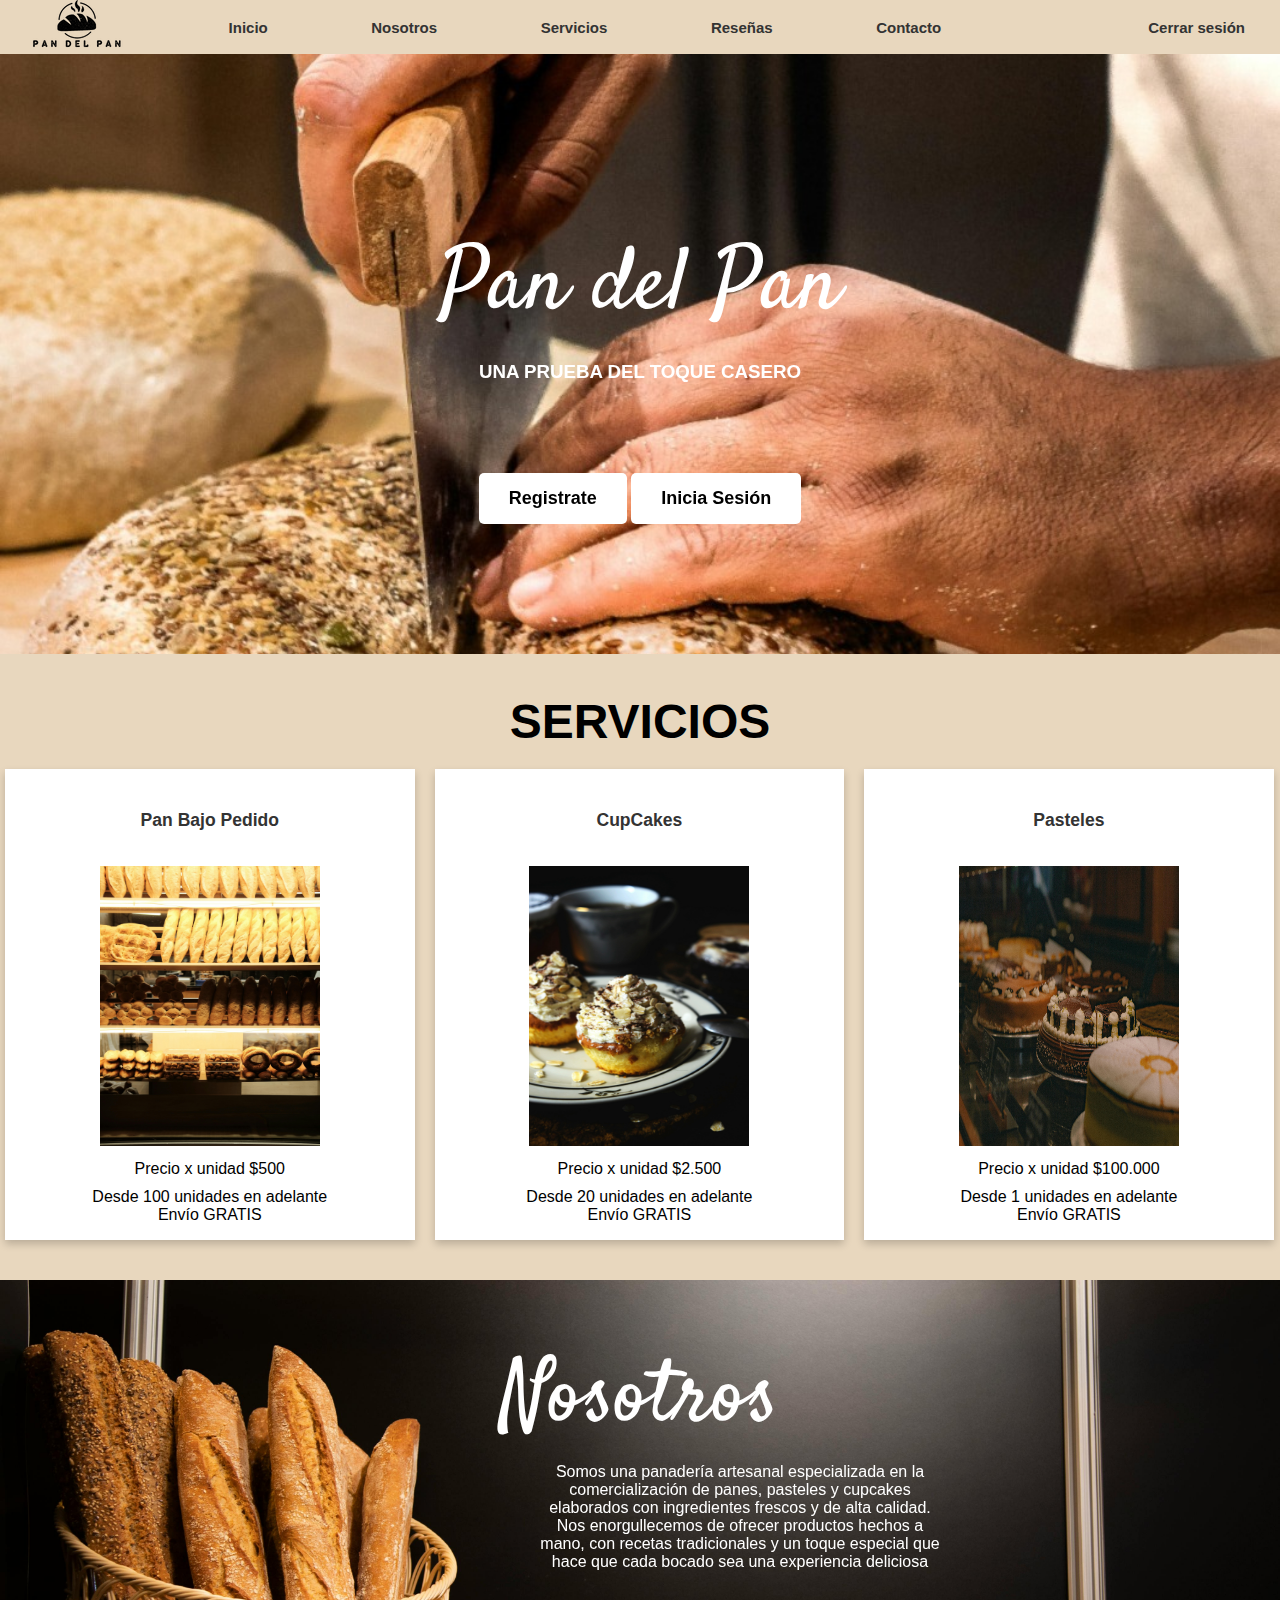
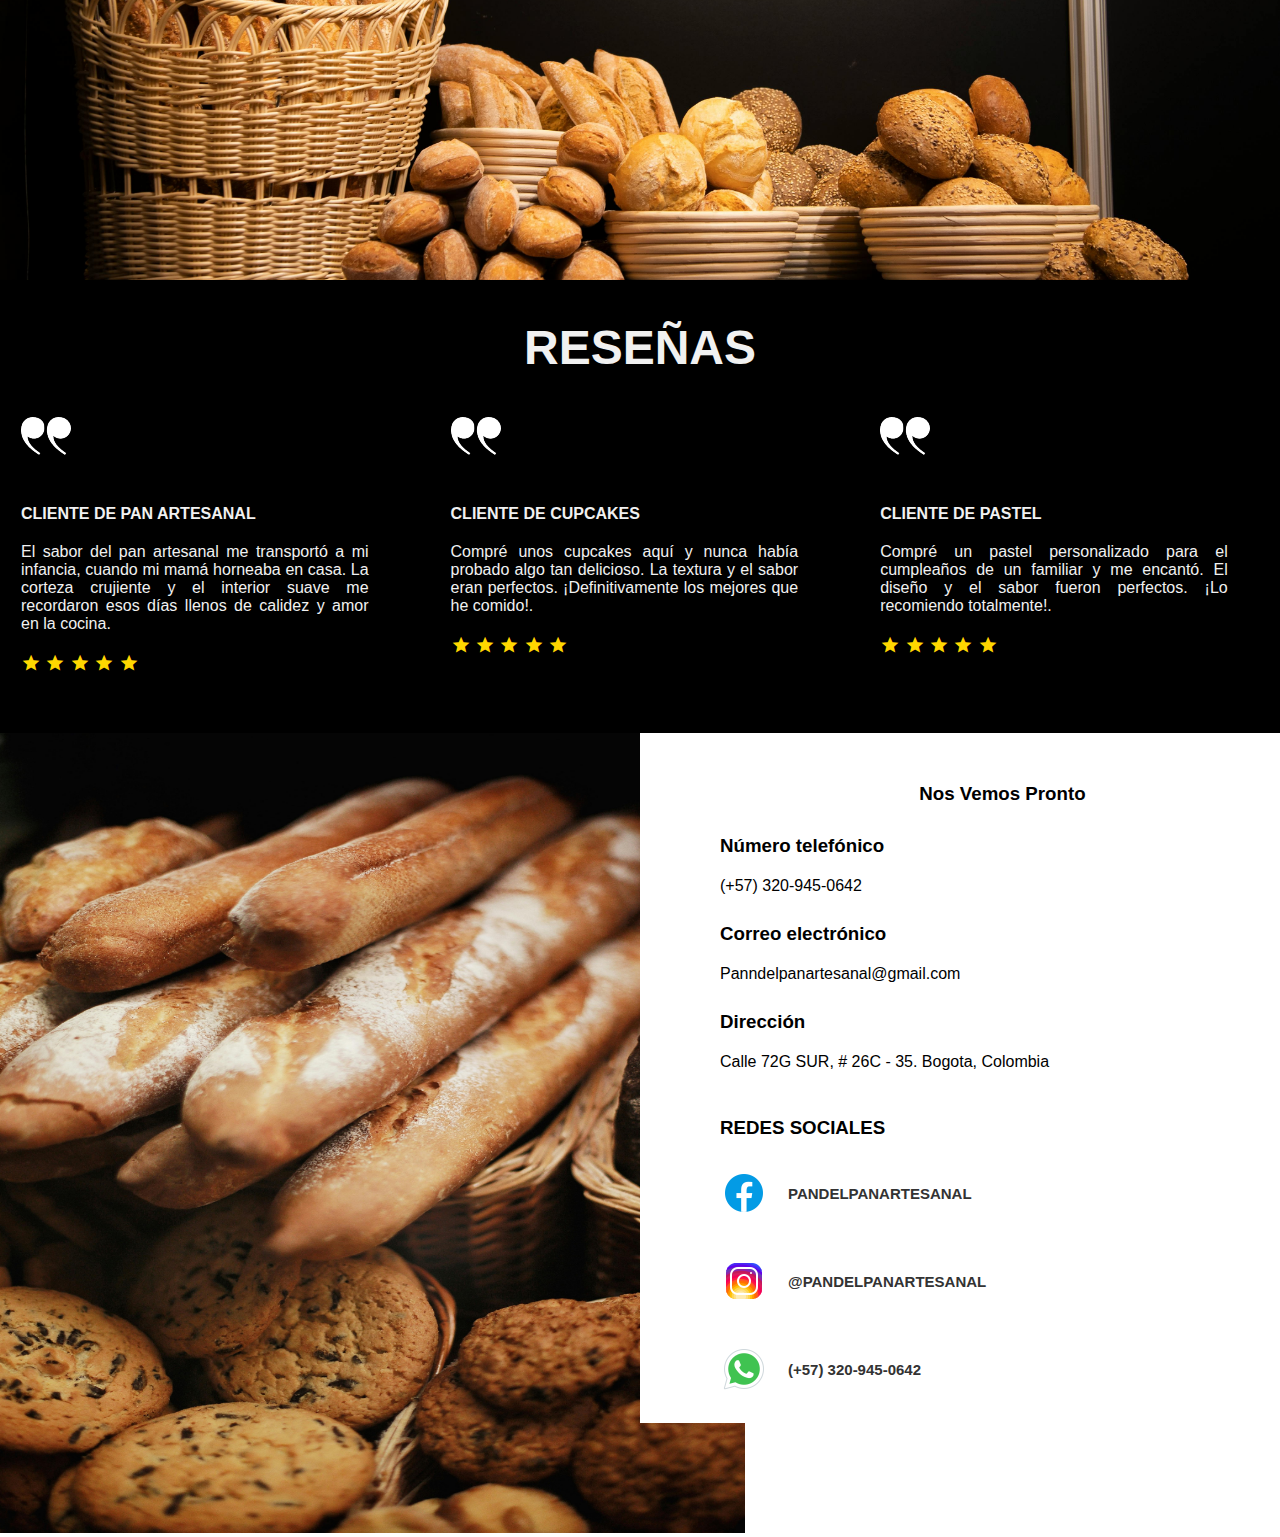
==== commit f6e05bff: "ajuste de style por class" ====
--- a/index.html
+++ b/index.html
@@ -48,7 +48,7 @@
         <img src="./img/panbajopedido.jpg" class="panbajopedido">
 
 
-        <p style=" padding-top: 10px; padding-bottom: 10px;">Precio x unidad $500</p>
+        <p class="texto-pan">Precio x unidad $500</p>
 
         <p>Desde 100 unidades en adelante <br>Envío GRATIS</p>
       </div>
@@ -59,10 +59,8 @@
         <a href="#IrVentanaFlotante2">
           <h3>CupCakes</h3>
         </a>
-        <img src="./img/imgcupcakes.jpg" style="width:220px;height:280px;">
-
-        <p style=" padding-top: 10px; padding-bottom: 10px;">Precio x unidad $2.500</p>
-
+        <img src="./img/imgcupcakes.jpg" class="cupcakes-img">
+        <p class="tamano-cupcakes">Precio x unidad $2.500</p>
         <p>Desde 20 unidades en adelante <br>Envío GRATIS</p>
       </div>
     </div>
@@ -72,9 +70,9 @@
         <a href="#IrVentanaFlotante3">
           <h3>Pasteles</h3>
         </a>
-        <img src="./img/imgpasteles.jpg" style="width:220px;height:280px;">
-
-        <p style=" padding-top: 10px; padding-bottom: 10px;">Precio x unidad $100.000</p>
+        <img src="./img/imgpasteles.jpg" class="pasteles-img">
+
+        <p class="tamano-pasteles">Precio x unidad $100.000</p>
 
         <p>Desde 1 unidades en adelante <br>Envío GRATIS</p>
       </div>
@@ -83,7 +81,7 @@
   </div>
   <div id="IrVentanaFlotante1" class="modal">
     <div class="ventana">
-      <a href="#servicios" style='text-decoration:none;'>
+      <a href="#servicios" class="texto-servicios">
         X
       </a>
       <h2>Panes Artesanales</h2>
@@ -93,7 +91,7 @@
 
   <div id="IrVentanaFlotante2" class="modal">
     <div class="ventana">
-      <a href="#servicios" style='text-decoration:none;'>
+      <a href="#servicios" class="texto-servicios">
         X
       </a>
       <h2>Cupcakes gourmet: </h2>
@@ -103,7 +101,7 @@
 
   <div id="IrVentanaFlotante3" class="modal">
     <div class="ventana">
-      <a href="#servicios" style='text-decoration:none;'>
+      <a href="#servicios" class="texto-servicios">
         X
       </a>
       <h2>Pasteles Personalizados:</h2>
@@ -113,8 +111,8 @@
 
   <div class="banner-nosotros">
     <div class="banner-content">
-      <h1 class="satisfy-regular" style="padding-left: 200px;padding-top: 80px;" id="nosotros">Nosotros</h1>
-      <p style="padding-left: 200px;height: 100px;width: 600px;padding-bottom: 400px;">Somos una panadería artesanal
+      <h1 class="satisfy-regular" class="texto-nosotros" id="nosotros">Nosotros</h1>
+      <p class="descripcion-nosotros">Somos una panadería artesanal
         especializada en la comercialización de panes, pasteles y cupcakes elaborados con ingredientes frescos y de alta
         calidad. Nos enorgullecemos de ofrecer productos hechos a mano, con recetas tradicionales y un toque especial
         que hace que cada bocado sea una experiencia deliciosa</p>
@@ -127,8 +125,8 @@
     <div class="column-resenas">
       <div class="card-resena">
         <img src="./img/comillas.png" alt="">
-        <h4 style="padding-bottom: 20px;padding-top: 40px;">CLIENTE DE PAN ARTESANAL</h4>
-        <p style=" padding-right: 30px; padding-bottom: 20px ">El sabor del pan artesanal me transportó a mi infancia,
+        <h4 class="resena-1pan">CLIENTE DE PAN ARTESANAL</h4>
+        <p class="resena-cliente-pan">El sabor del pan artesanal me transportó a mi infancia,
           cuando mi mamá horneaba en casa. La corteza crujiente
           y el interior suave me recordaron esos días llenos de calidez y amor en la cocina.</p>
         <div class="rating">
@@ -144,8 +142,8 @@
     <div class="column-resenas">
       <div class="card-resena">
         <img src="./img/comillas.png" alt="">
-        <h4 style="padding-bottom: 20px;padding-top: 40px;">CLIENTE DE CUPCAKES</h4>
-        <p style=" padding-right: 30px; padding-bottom: 20px ">Compré unos cupcakes aquí y nunca había probado algo tan
+        <h4 class="resena-1cupcakes">CLIENTE DE CUPCAKES</h4>
+        <p class="resena-cliente-cupcakes">Compré unos cupcakes aquí y nunca había probado algo tan
           delicioso. La textura y el sabor eran perfectos. ¡Definitivamente los mejores que he comido!.</p>
         <div class="rating">
           <i class="material-icons">star</i>
@@ -160,8 +158,8 @@
     <div class="column-resenas">
       <div class="card-resena">
         <img src="./img/comillas.png" alt="">
-        <h4 style="padding-bottom: 20px;padding-top: 40px;">CLIENTE DE PASTEL </h4>
-        <p style=" padding-right: 30px; padding-bottom: 20px ">Compré un pastel personalizado para el cumpleaños de un
+        <h4 class="resena-1pastel">CLIENTE DE PASTEL </h4>
+        <p class="resena-cliente-pastel">Compré un pastel personalizado para el cumpleaños de un
           familiar y me encantó. El diseño y el sabor fueron perfectos. ¡Lo recomiendo totalmente!.</p>
         <div class="rating">
           <i class="material-icons">star</i>
@@ -176,12 +174,12 @@
   <div class="row-contacto">
     <div class="column-contacto">
       <div class="card-contacto">
-        <img src="./img/imgfinalyredessociales.jpg" style="width: 750px;height: 800px;">
+        <img src="./img/imgfinalyredessociales.jpg" class="imagenfinal-tamano">
       </div>
     </div>
     <div class="column-contacto">
       <div class="card-contacto1">
-        <h3 id="contacto" style="text-align: center;padding-top: 50px;" class="satisfy-regular">Nos Vemos Pronto</h3>
+        <h3 id="contacto" class="nosvemos-texto" class="satisfy-regular">Nos Vemos Pronto</h3>
         <H3>Número telefónico</H3>
         <p>(+57) 320-945-0642</p><br>
         <H3>Correo electrónico</H3>
@@ -189,15 +187,15 @@
         <H3>Dirección</H3>
         <p>Calle 72G SUR, # 26C - 35. Bogota, Colombia</p> <br> <br>
         <H3>REDES SOCIALES</H3>
-        <div style="display: flex;align-items: center;padding-bottom: 30px;padding-top: 10px;">
+        <div class="img-facebook">
           <img src="./imgRedes/facebookicon.png" alt="">
           <a href="https://www.facebook.com">PANDELPANARTESANAL</a></img>
         </div>
-        <div style="display: flex;align-items: center;padding-bottom: 30px;padding-top: 10px;">
+        <div class="img-instagram">
           <img src="./imgRedes/instagramicon.png" alt="">
           <a href="https://www.instagram.com">@PANDELPANARTESANAL</a></img>
         </div>
-        <div style="display: flex;align-items: center;padding-bottom: 30px;padding-top: 10px;">
+        <div class="img-whatsapp">
           <img src="./imgRedes/whatsappicon.png" alt="">
           <a href="https://web.whatsapp.com">(+57) 320-945-0642 </a></img>
         </div>
--- a/css/styleindex.css
+++ b/css/styleindex.css
@@ -376,4 +376,106 @@
 .cancel {
     background-color: #ccc;
     color: black;
-}+}
+.texto-pan{
+    padding-top: 10px; 
+    padding-bottom: 10px;
+}
+
+.cupcakes-img{
+    width:220px;
+    height:280px;
+}
+
+.tamano-cupcakes{
+    padding-top: 10px;
+    padding-bottom: 10px;
+}
+
+.pasteles-img{
+    width:220px;
+    height:280px;
+}
+
+.tamano-pasteles{
+    padding-top: 10px; 
+    padding-bottom: 10px;
+}
+
+.texto-servicios{
+    text-decoration:none;
+}
+
+.texto-nosotros{
+    padding-left: 200px;
+    padding-top: 80px;
+}
+
+.descripcion-nosotros{
+    padding-left: 200px;
+    height: 100px;
+    width: 600px;
+    padding-bottom: 400px;
+}
+
+.resena-1pan{
+    padding-bottom: 20px;
+    padding-top: 40px;
+}
+
+.resena-cliente-pan{
+    padding-right: 30px; 
+    padding-bottom: 20px
+}
+
+.resena-1cupcakes{
+    padding-bottom: 20px;
+    padding-top: 40px;
+}
+
+.resena-cliente-cupcakes{
+    padding-right: 30px; 
+    padding-bottom: 20px
+}
+
+.resena-1pastel{
+    padding-bottom: 20px;
+    padding-top: 40px
+}
+
+.resena-cliente-pastel{
+    padding-right: 30px;
+    padding-bottom: 20px
+}
+
+.imagenfinal-tamano{
+    width: 750px;
+    height: 800px;
+}
+
+.nosvemos-texto{
+    text-align: center;
+    padding-top: 50px;
+}
+
+.img-facebook{
+    display: flex;
+    align-items: center;
+    padding-bottom: 30px;
+    padding-top: 10px;
+}
+
+.img-instagram{
+    display: flex;
+    align-items: center;
+    padding-bottom: 30px;
+    padding-top: 10px;
+}
+
+.img-whatsapp{
+    display: flex;
+    align-items: center;
+    padding-bottom: 30px;
+    padding-top: 10px;
+}
+
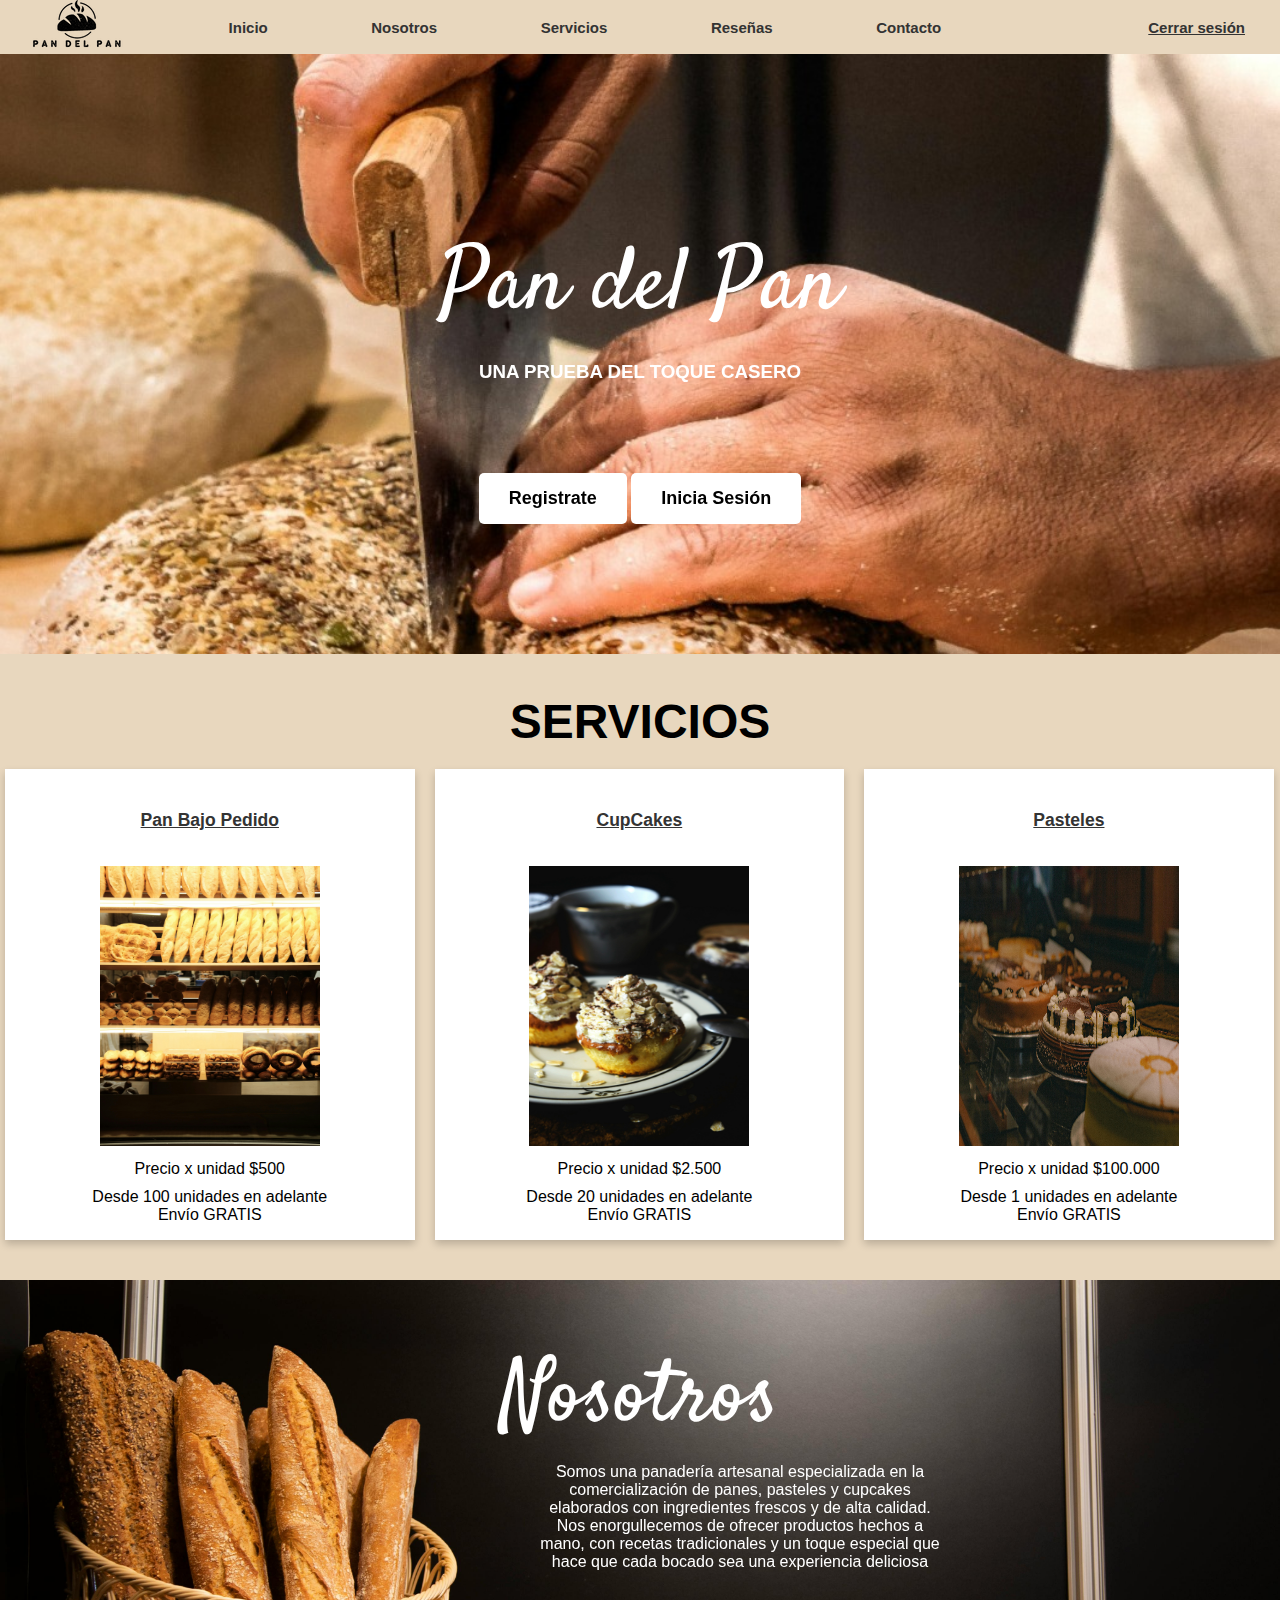
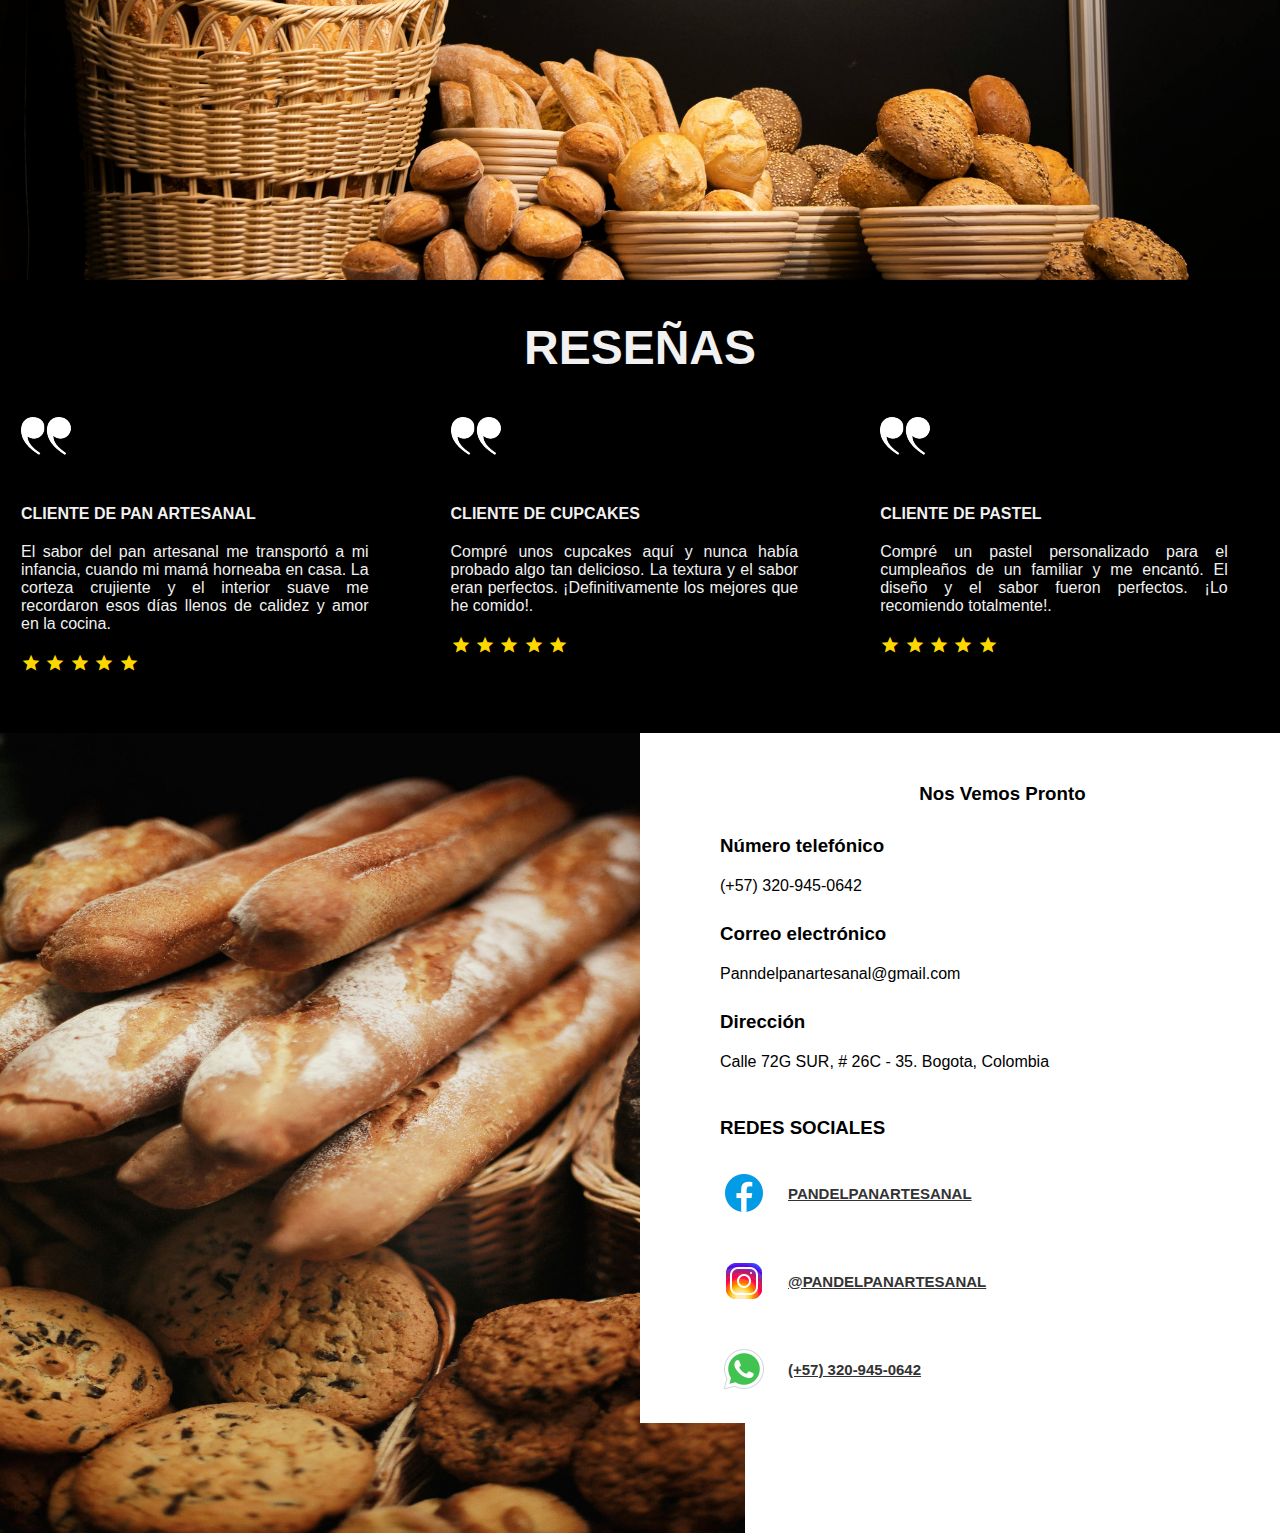
==== commit 0969a41b: "cree css para fromcompra y js para fromcompra" ====
--- a/index.html
+++ b/index.html
@@ -226,5 +226,5 @@
   </script>
   <script src="./js/FuncionesUsuario.js"></script>
   <script src="./js/cerrarsesion.js"></script>
-  </body>
+</body>
 </html>--- a/css/styleindex.css
+++ b/css/styleindex.css
@@ -95,7 +95,6 @@
 }
 
 a {
-    text-decoration: none;
     color: #333;
     font-size: 15px;
     font-weight: bold;
@@ -123,7 +122,7 @@
     color: #6d4820;
 }
 
-@media screen and (max-width: 400px) {
+@media screen and (max-width: 480px) {
     ul {
         flex-direction: column;
         align-items: center;
@@ -367,7 +366,7 @@
     margin-top: 10px;
     padding: 10px 20px;
     border: none;
-    background-color: #ff4d4d;
+    background-color: #f7c202;
     color: white;
     cursor: pointer;
     border-radius: 5px;
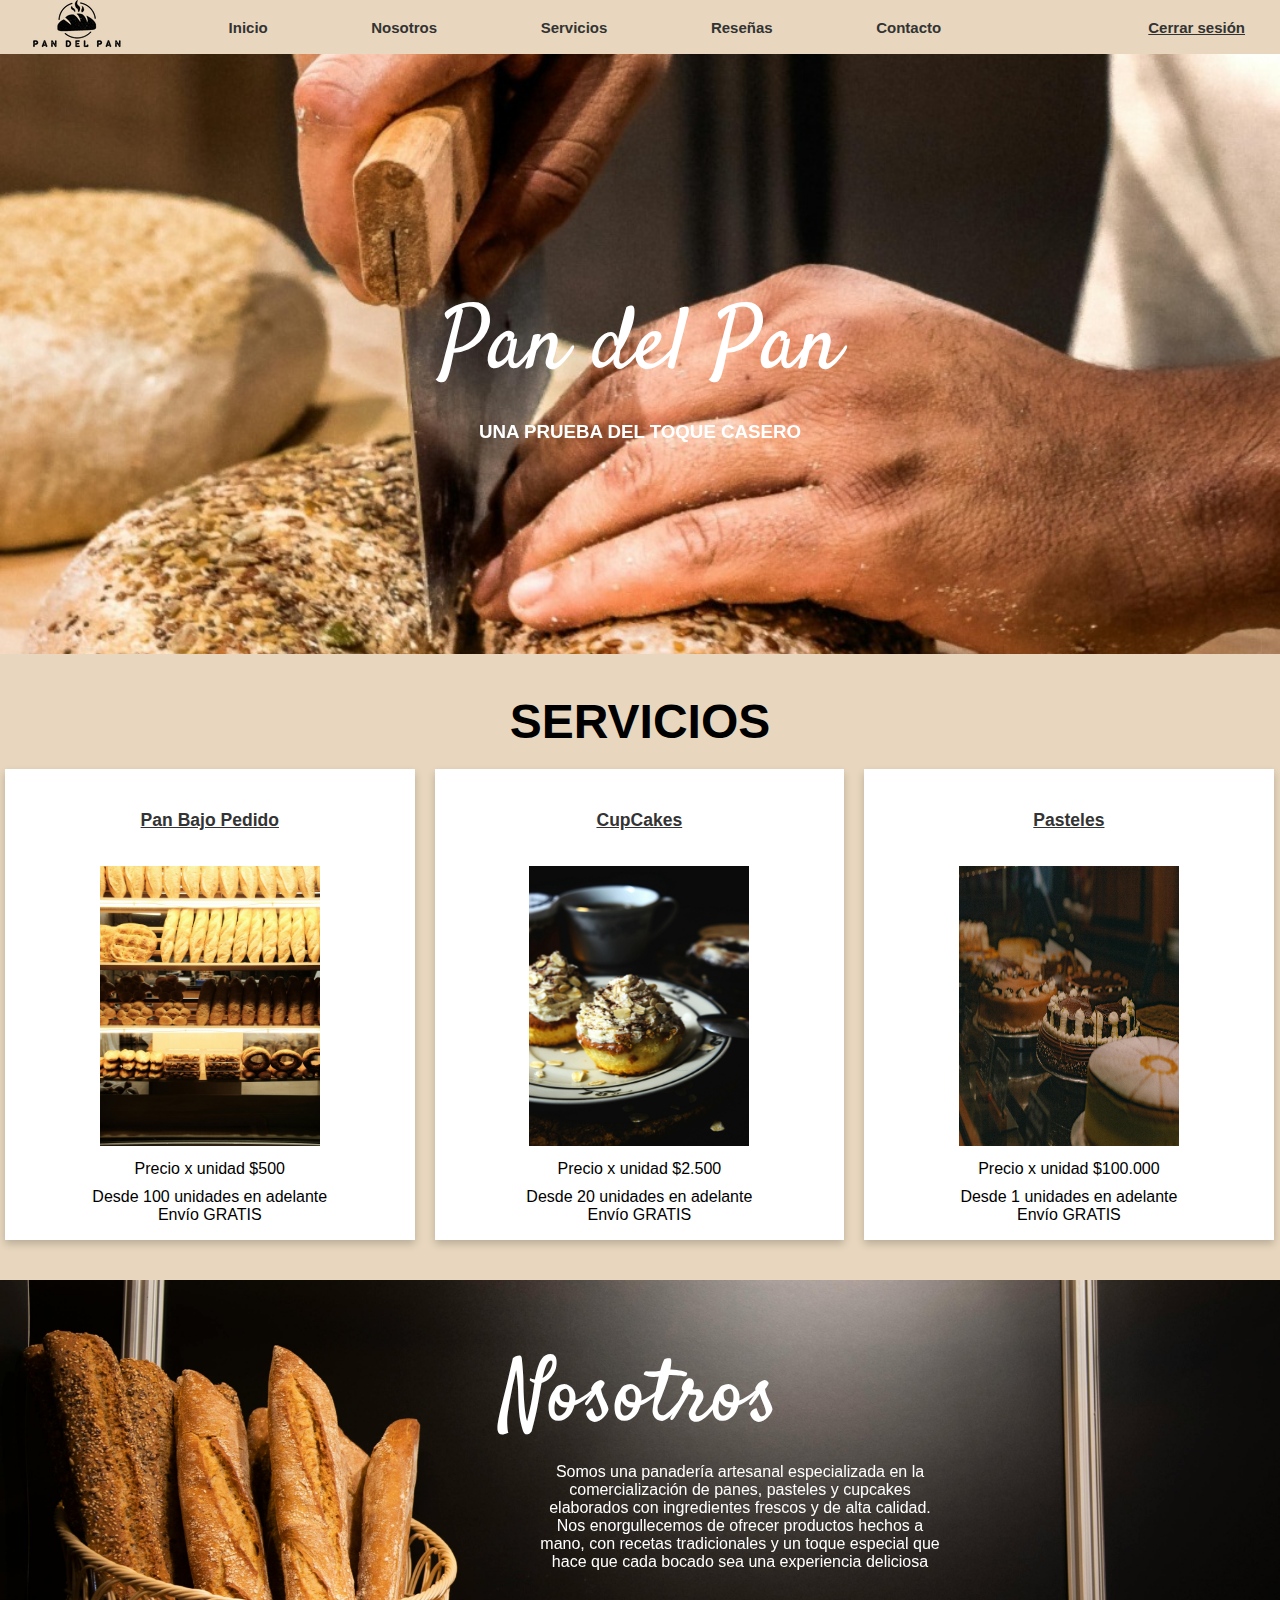
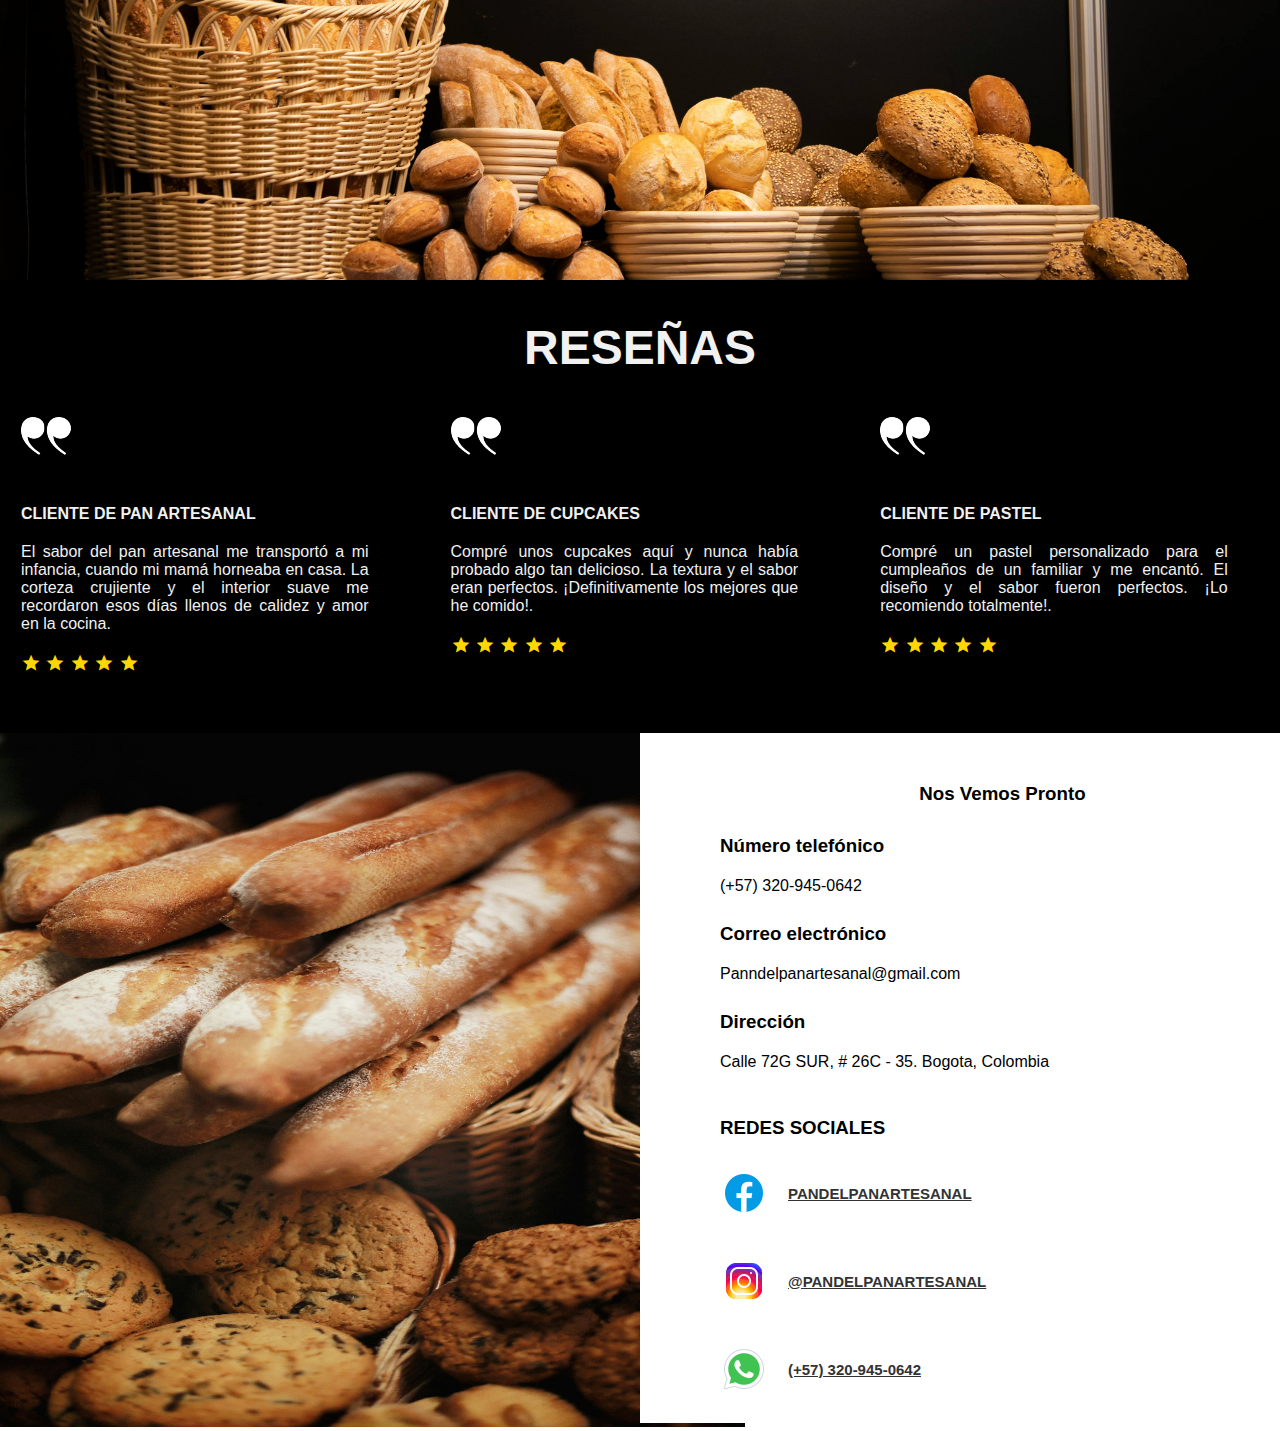
==== commit d609f9dc: "ajustes de botones y redirección a pagina de pedido" ====
--- a/index.html
+++ b/index.html
@@ -34,8 +34,8 @@
     <div class="banner-content">
       <h1 class="satisfy-regular">Pan del Pan</h1>
       <h3>UNA PRUEBA DEL TOQUE CASERO</h3>
-      <a href="registro.html" class="btn">Registrate</a>
-      <a href="Iniciosesion.html" class="btn">Inicia Sesión</a>
+      <a id="botonRegistrate" href="registro.html" class="btn">Registrate</a>
+      <a id="botonInicioSesion" href="Iniciosesion.html" class="btn">Inicia Sesión</a>
     </div>
   </div>
   <div class="row">
@@ -77,9 +77,11 @@
         <p>Desde 1 unidades en adelante <br>Envío GRATIS</p>
       </div>
     </div>
-
-  </div>
-  <div id="IrVentanaFlotante1" class="modal">
+      <div class="row-pedido posicionpedido" >
+          <a id="btn-pedido" href="formcompra.html" class="btn-pedido">Hacer un pedido</a>
+      </div>
+  </div>
+  <div id="IrVentanaFlotante1" class="modalIzquierda">
     <div class="ventana">
       <a href="#servicios" class="texto-servicios">
         X
@@ -99,7 +101,7 @@
     </div>
   </div>
 
-  <div id="IrVentanaFlotante3" class="modal">
+  <div id="IrVentanaFlotante3" class="modalDerecha">
     <div class="ventana">
       <a href="#servicios" class="texto-servicios">
         X
@@ -215,13 +217,22 @@
     const receivedValue = localStorage.getItem('nombreUser');
     const cerrarSesion = document.getElementById("logout-link");
     const nombre = document.getElementById("nombreUsuario");
+    const botonRegistrate = document.getElementById("botonRegistrate");
+    const botonInicioSesion = document.getElementById("botonInicioSesion");
+    const btnPedido = document.getElementById("btn-pedido");
     nombre.textContent = receivedValue;
     if (receivedValue == "") {
       nombre.style.display = "none";
       cerrarSesion.style.display = "none";
+      botonRegistrate.style.display = "inline-block";
+      botonInicioSesion.style.display = "inline-block";
+      btnPedido.style.display = "inline-block";
     } else {
       nombre.style.display = "list-item";
       cerrarSesion.style.display = "list-item";
+      botonRegistrate.style.display = "none";
+      botonInicioSesion.style.display = "none";
+      btnPedido.style.display = "none";
     }
   </script>
   <script src="./js/FuncionesUsuario.js"></script>
--- a/css/styleindex.css
+++ b/css/styleindex.css
@@ -64,6 +64,23 @@
 
 }
 
+.posicionpedido{
+    display: flex;
+    justify-content: center;
+}
+
+.btn-pedido {
+    display: inline-block;
+    padding: 15px 30px;
+    background-color: #ffffff;
+    color: rgb(0, 0, 0);
+    text-decoration: none;
+    font-size: 18px;
+    border-radius: 5px;
+    transition: background-color 0.3s ease;
+    margin-top: 30px;
+    }
+
 .btn:hover {
     background-color: #ffb650;
 }
@@ -156,6 +173,12 @@
 .row {
     margin: 0 -5px;
     padding-bottom: 40px;
+    background-color: #e8d7be;
+}
+
+.row-pedido {
+    margin: 0 -5px;
+    padding-bottom: 0px;
     background-color: #e8d7be;
 }
 
@@ -203,6 +226,32 @@
     opacity: 0;
     pointer-events: none;
     transition: all 1s;
+}
+
+.modalDerecha {
+    background-color: rgba(0, 0, 0, 0);
+    position: fixed;
+    top: -250px;
+    right: 0;
+    bottom: 0;
+    left: 0;
+    opacity: 0;
+    pointer-events: none;
+    transition: all 1s;
+    transform: translateX(500px)
+}
+
+.modalIzquierda {
+    background-color: rgba(0, 0, 0, 0);
+    position: fixed;
+    top: -250px;
+    right: 0;
+    bottom: 0;
+    left: 0;
+    opacity: 0;
+    pointer-events: none;
+    transition: all 1s;
+    transform: translateX(-500px)
 }
 
 #IrVentanaFlotante1:target {
@@ -449,7 +498,7 @@
 
 .imagenfinal-tamano{
     width: 750px;
-    height: 800px;
+    height: 693.5px;
 }
 
 .nosvemos-texto{
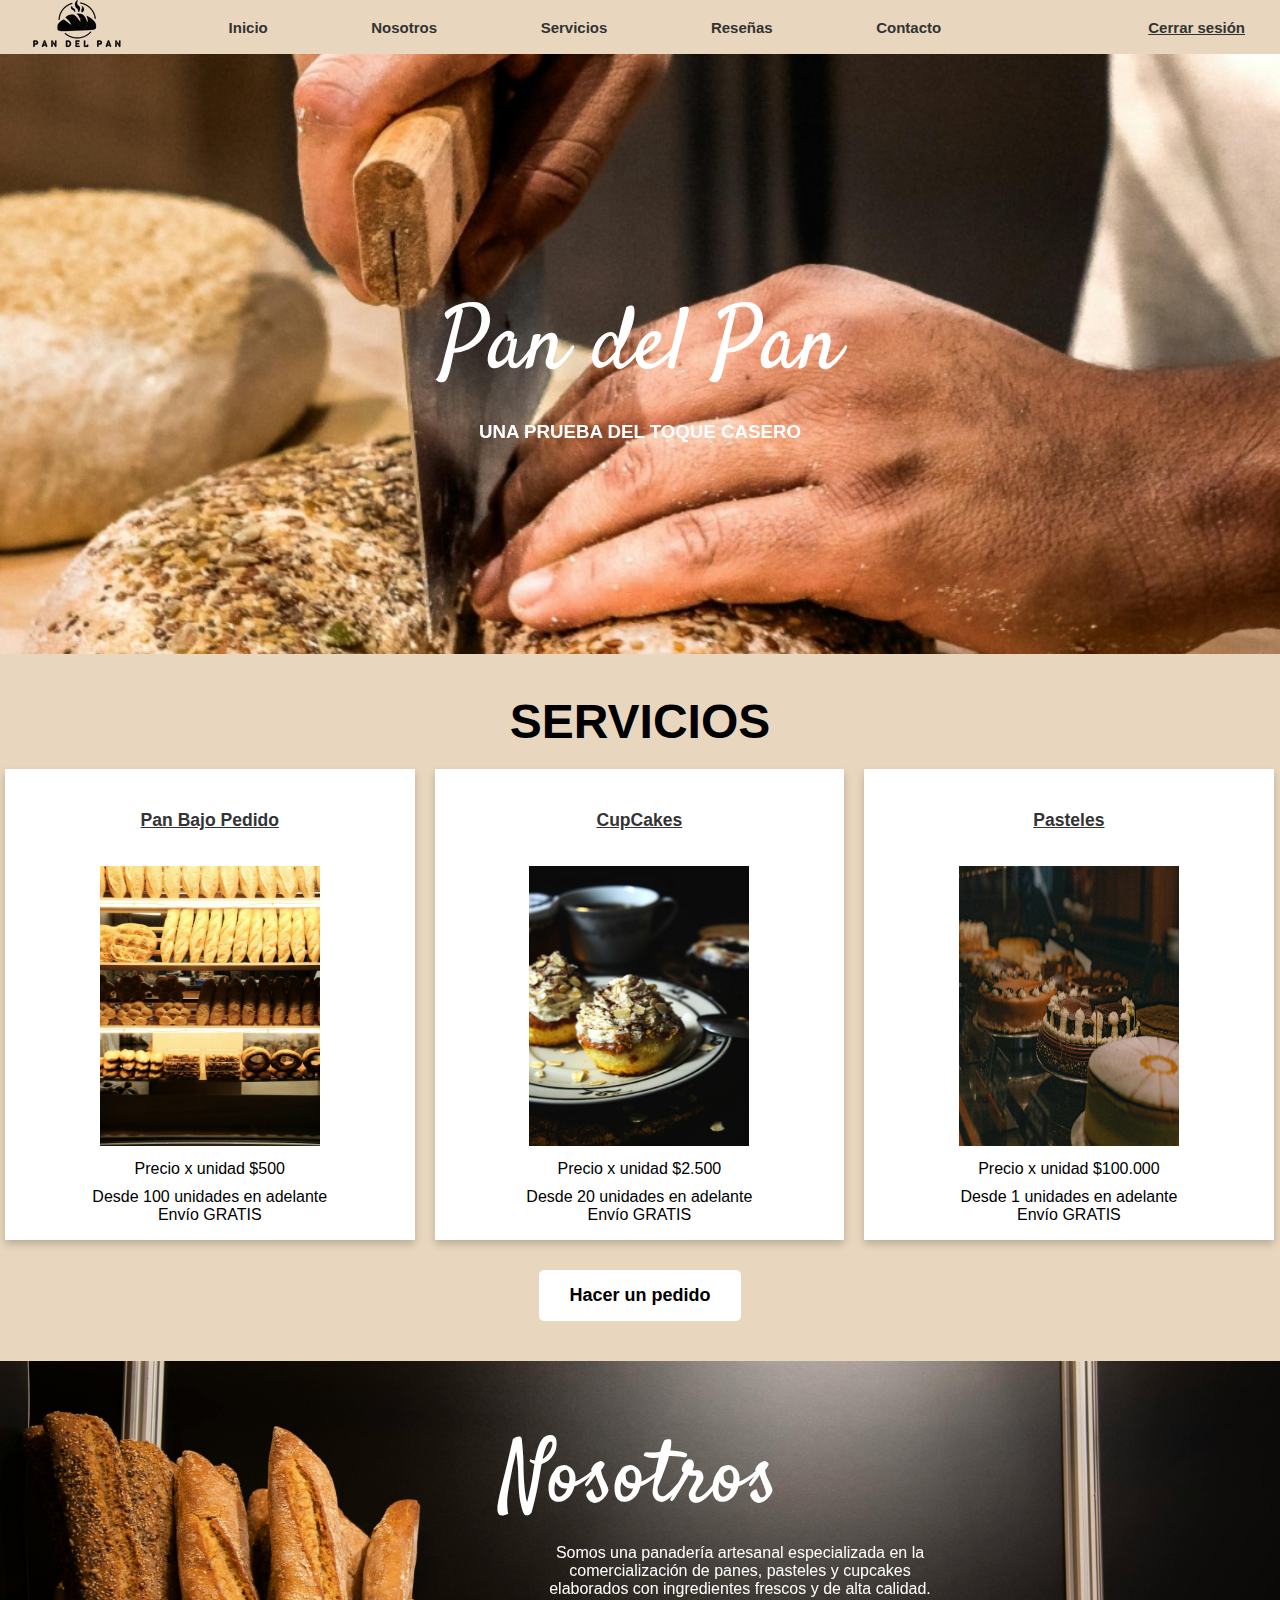
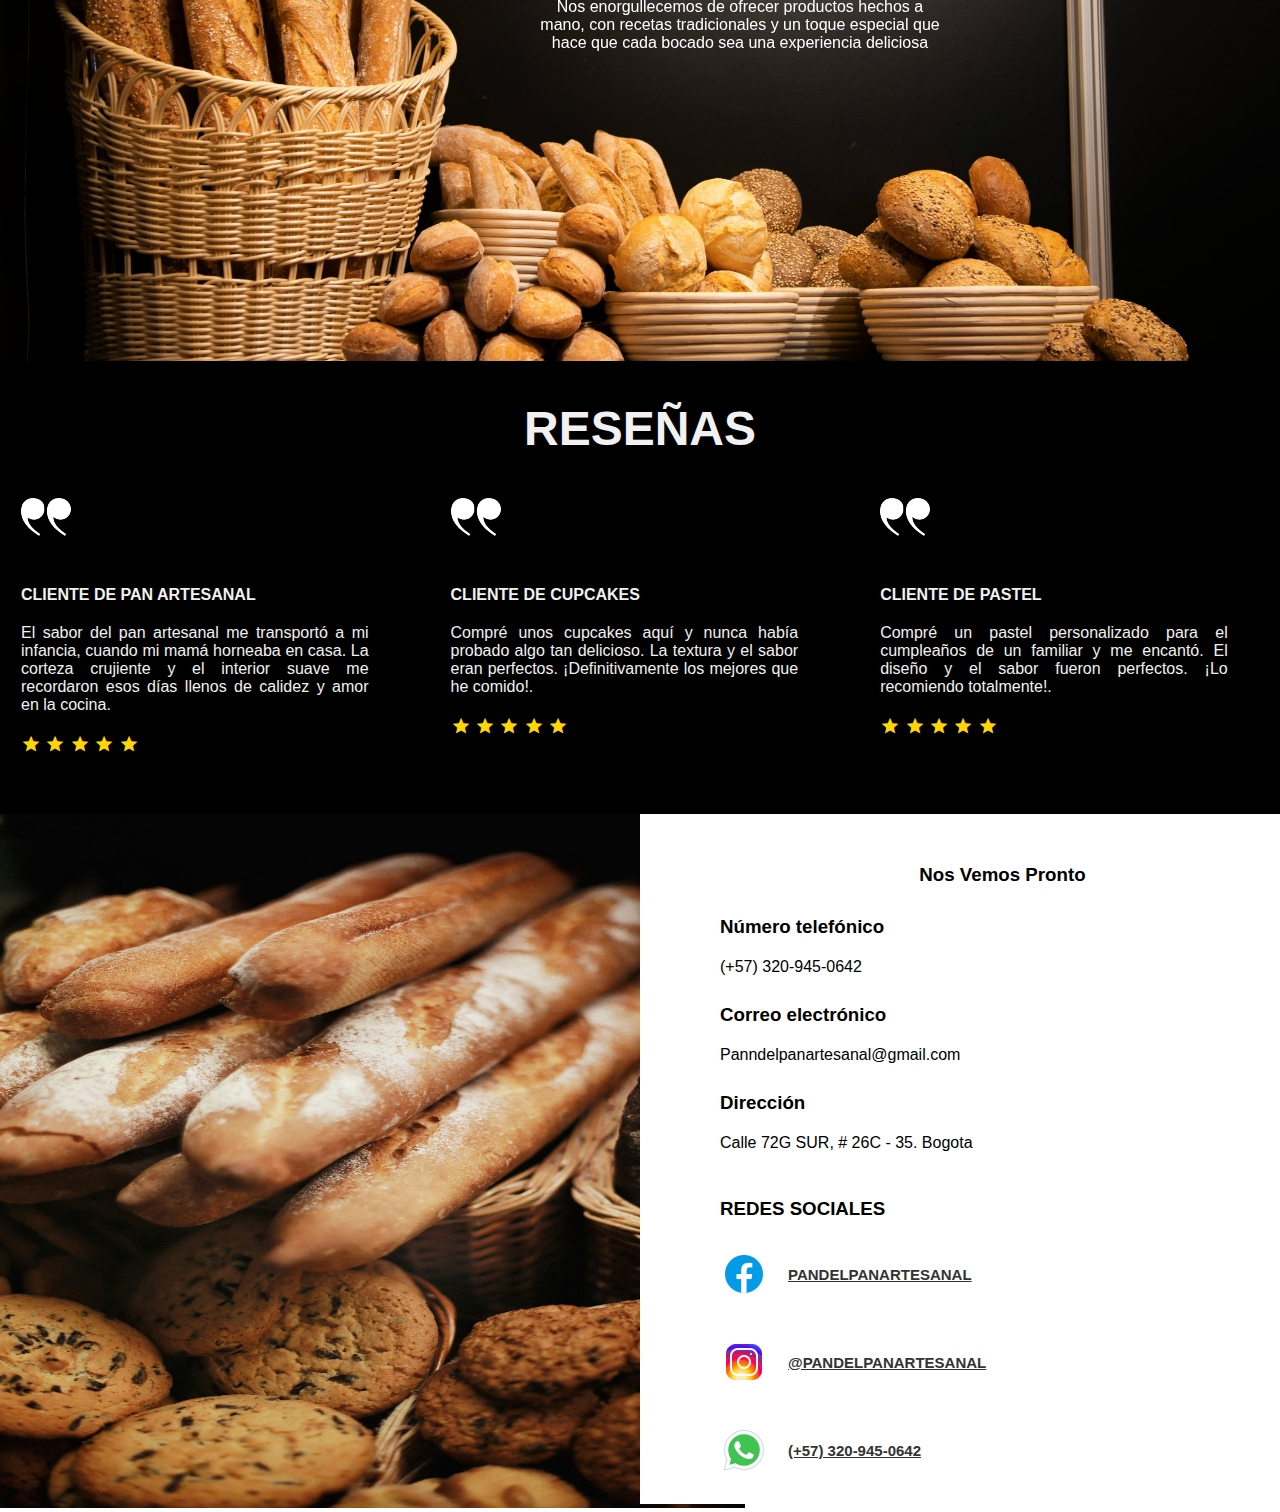
==== commit 74ddc850: "ajustes para responsive" ====
--- a/index.html
+++ b/index.html
@@ -77,9 +77,9 @@
         <p>Desde 1 unidades en adelante <br>Envío GRATIS</p>
       </div>
     </div>
-      <div class="row-pedido posicionpedido" >
-          <a id="btn-pedido" href="formcompra.html" class="btn-pedido">Hacer un pedido</a>
-      </div>
+    <div class="row-pedido posicionpedido">
+      <a id="btn-pedido" href="formcompra.html" class="btn-pedido">Hacer un pedido</a>
+    </div>
   </div>
   <div id="IrVentanaFlotante1" class="modalIzquierda">
     <div class="ventana">
@@ -187,7 +187,7 @@
         <H3>Correo electrónico</H3>
         <p>Panndelpanartesanal@gmail.com</p><br>
         <H3>Dirección</H3>
-        <p>Calle 72G SUR, # 26C - 35. Bogota, Colombia</p> <br> <br>
+        <p>Calle 72G SUR, # 26C - 35. Bogota</p> <br> <br>
         <H3>REDES SOCIALES</H3>
         <div class="img-facebook">
           <img src="./imgRedes/facebookicon.png" alt="">
@@ -226,13 +226,13 @@
       cerrarSesion.style.display = "none";
       botonRegistrate.style.display = "inline-block";
       botonInicioSesion.style.display = "inline-block";
-      btnPedido.style.display = "inline-block";
+      btnPedido.style.display = "none";
     } else {
       nombre.style.display = "list-item";
       cerrarSesion.style.display = "list-item";
       botonRegistrate.style.display = "none";
       botonInicioSesion.style.display = "none";
-      btnPedido.style.display = "none";
+      btnPedido.style.display = "inline-block";
     }
   </script>
   <script src="./js/FuncionesUsuario.js"></script>
--- a/css/styleindex.css
+++ b/css/styleindex.css
@@ -35,8 +35,6 @@
 .banner-content {
     z-index: 2;
     position: relative;
-    down: 45px;
-
 }
 
 h1 {
@@ -64,7 +62,7 @@
 
 }
 
-.posicionpedido{
+.posicionpedido {
     display: flex;
     justify-content: center;
 }
@@ -79,7 +77,7 @@
     border-radius: 5px;
     transition: background-color 0.3s ease;
     margin-top: 30px;
-    }
+}
 
 .btn:hover {
     background-color: #ffb650;
@@ -139,7 +137,7 @@
     color: #6d4820;
 }
 
-@media screen and (max-width: 480px) {
+@media screen and (max-width: 600px) {
     ul {
         flex-direction: column;
         align-items: center;
@@ -238,7 +236,7 @@
     opacity: 0;
     pointer-events: none;
     transition: all 1s;
-    transform: translateX(500px)
+    transform: translateX(-500px)
 }
 
 .modalIzquierda {
@@ -254,6 +252,50 @@
     transform: translateX(-500px)
 }
 
+@media screen and (max-width: 600px) {
+    .modal {
+        background-color: rgba(0, 0, 0, 0);
+        position: fixed;
+        top: auto;
+        right: 0;
+        bottom: 0;
+        left: 0;
+        opacity: 0;
+        pointer-events: none;
+        transition: all 1s;
+    }
+}
+
+@media screen and (max-width: 600px) {
+    .modalIzquierda {
+        background-color: rgba(0, 0, 0, 0);
+        position: fixed;
+        top: auto;
+        right: 0;
+        bottom: 0;
+        left: 0;
+        opacity: 0;
+        pointer-events: none;
+        transition: all 1s;
+        transform: translateX(0px)
+    }
+}
+
+@media screen and (max-width: 600px) {
+    .modalDerecha {
+        background-color: rgba(0, 0, 0, 0);
+        position: fixed;
+        top: auto;
+        right: 0;
+        bottom: 0;
+        left: 0;
+        opacity: 0;
+        pointer-events: none;
+        transition: all 1s;
+        transform: translateX(0px)
+    }
+}
+
 #IrVentanaFlotante1:target {
     opacity: 1;
     pointer-events: auto;
@@ -321,7 +363,7 @@
 }
 
 
-@media screen and (max-width: 400px) {
+@media screen and (max-width: 600px) {
     .column-resenas {
         width: 100%;
         display: block;
@@ -358,7 +400,7 @@
 }
 
 
-@media screen and (max-width: 400px) {
+@media screen and (max-width: 600px) {
     .column-contacto {
         width: 100%;
         display: block;
@@ -399,13 +441,15 @@
     /* Fondo oscuro */
 }
 
+
+
 .modal-content-cerrarsesion {
     background-color: #fff;
     margin: 15% auto;
     padding: 20px;
     margin-top: 40px;
     border: 1px solid #888;
-    width: 30%;
+    width: 50%;
     text-align: center;
     border-radius: 8px;
 }
@@ -425,105 +469,122 @@
     background-color: #ccc;
     color: black;
 }
-.texto-pan{
-    padding-top: 10px; 
+
+.texto-pan {
+    padding-top: 10px;
     padding-bottom: 10px;
 }
 
-.cupcakes-img{
-    width:220px;
-    height:280px;
-}
-
-.tamano-cupcakes{
+.cupcakes-img {
+    width: 220px;
+    height: 280px;
+}
+
+.tamano-cupcakes {
     padding-top: 10px;
     padding-bottom: 10px;
 }
 
-.pasteles-img{
-    width:220px;
-    height:280px;
-}
-
-.tamano-pasteles{
-    padding-top: 10px; 
+.pasteles-img {
+    width: 220px;
+    height: 280px;
+}
+
+.tamano-pasteles {
+    padding-top: 10px;
     padding-bottom: 10px;
 }
 
-.texto-servicios{
-    text-decoration:none;
-}
-
-.texto-nosotros{
+.texto-servicios {
+    text-decoration: none;
+}
+
+.texto-nosotros {
     padding-left: 200px;
     padding-top: 80px;
 }
 
-.descripcion-nosotros{
+.descripcion-nosotros {
     padding-left: 200px;
     height: 100px;
     width: 600px;
     padding-bottom: 400px;
 }
 
-.resena-1pan{
+@media screen and (max-width: 600px) {
+    .descripcion-nosotros {
+        width: 100%;
+        display: block;
+        padding-right: 50px;
+        padding-left: 50px;
+        padding-bottom: 400px;
+    }
+}
+
+.resena-1pan {
     padding-bottom: 20px;
     padding-top: 40px;
 }
 
-.resena-cliente-pan{
-    padding-right: 30px; 
+.resena-cliente-pan {
+    padding-right: 30px;
     padding-bottom: 20px
 }
 
-.resena-1cupcakes{
+.resena-1cupcakes {
     padding-bottom: 20px;
     padding-top: 40px;
 }
 
-.resena-cliente-cupcakes{
-    padding-right: 30px; 
+.resena-cliente-cupcakes {
+    padding-right: 30px;
     padding-bottom: 20px
 }
 
-.resena-1pastel{
+.resena-1pastel {
     padding-bottom: 20px;
     padding-top: 40px
 }
 
-.resena-cliente-pastel{
+.resena-cliente-pastel {
     padding-right: 30px;
     padding-bottom: 20px
 }
 
-.imagenfinal-tamano{
+.imagenfinal-tamano {
     width: 750px;
     height: 693.5px;
 }
 
-.nosvemos-texto{
+@media screen and (max-width: 600px) {
+    .imagenfinal-tamano {
+        width: 450px;
+        height: 220x;
+    }
+}
+
+.nosvemos-texto {
     text-align: center;
     padding-top: 50px;
 }
 
-.img-facebook{
+.img-facebook {
     display: flex;
     align-items: center;
     padding-bottom: 30px;
     padding-top: 10px;
 }
 
-.img-instagram{
+.img-instagram {
     display: flex;
     align-items: center;
     padding-bottom: 30px;
     padding-top: 10px;
 }
 
-.img-whatsapp{
+.img-whatsapp {
     display: flex;
     align-items: center;
     padding-bottom: 30px;
     padding-top: 10px;
-}
-
+}